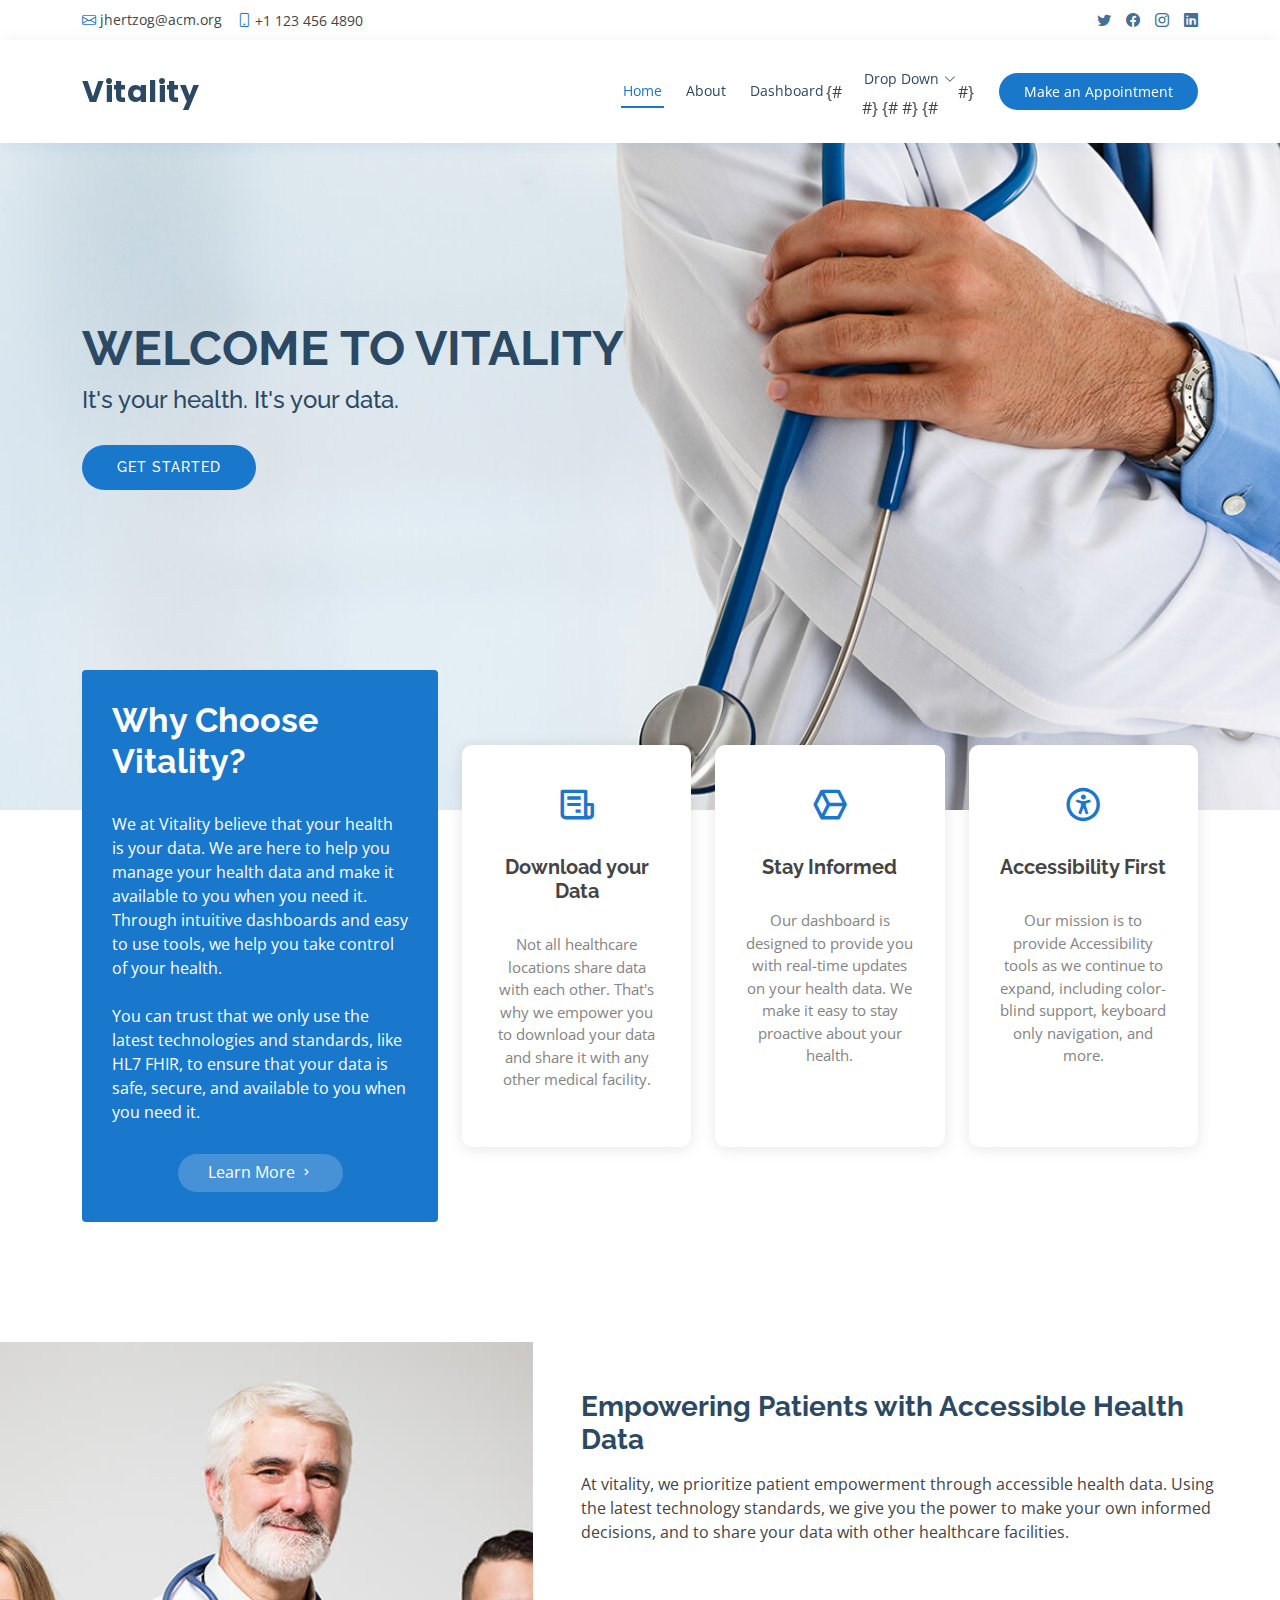
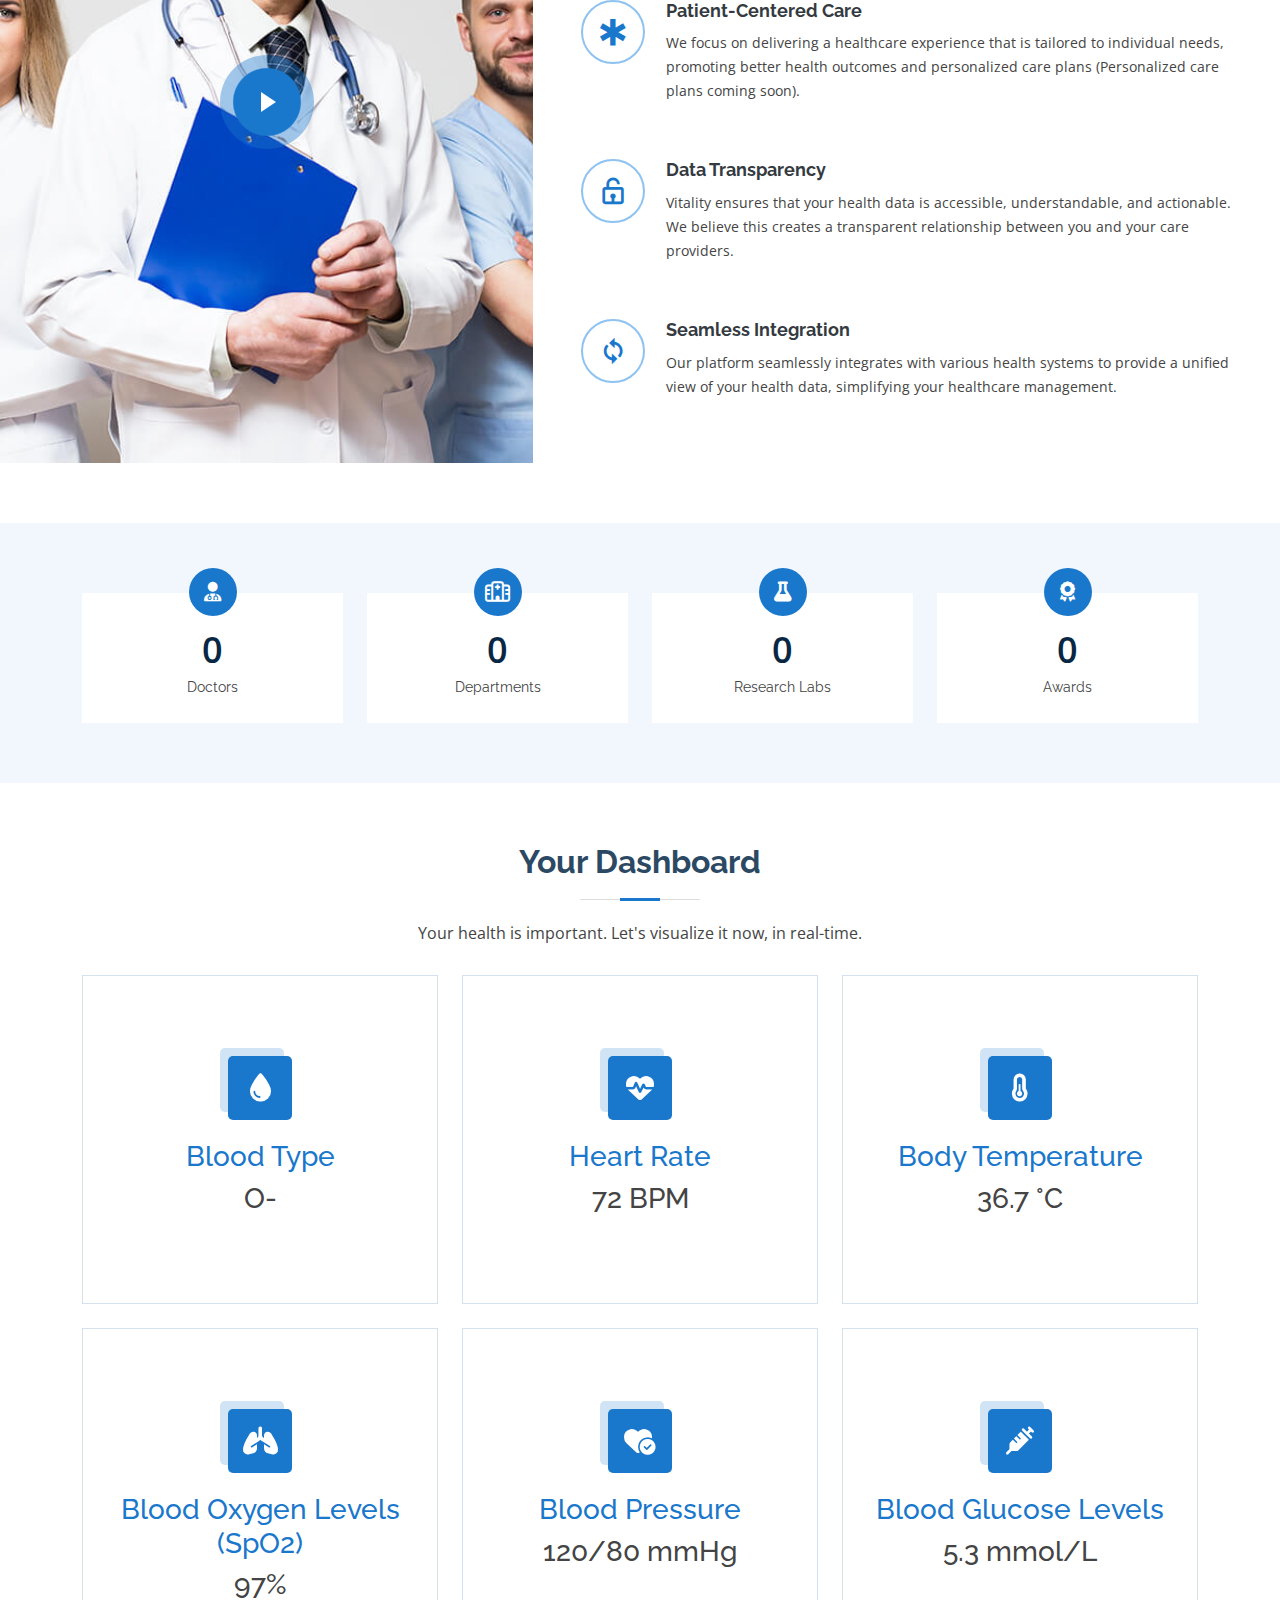
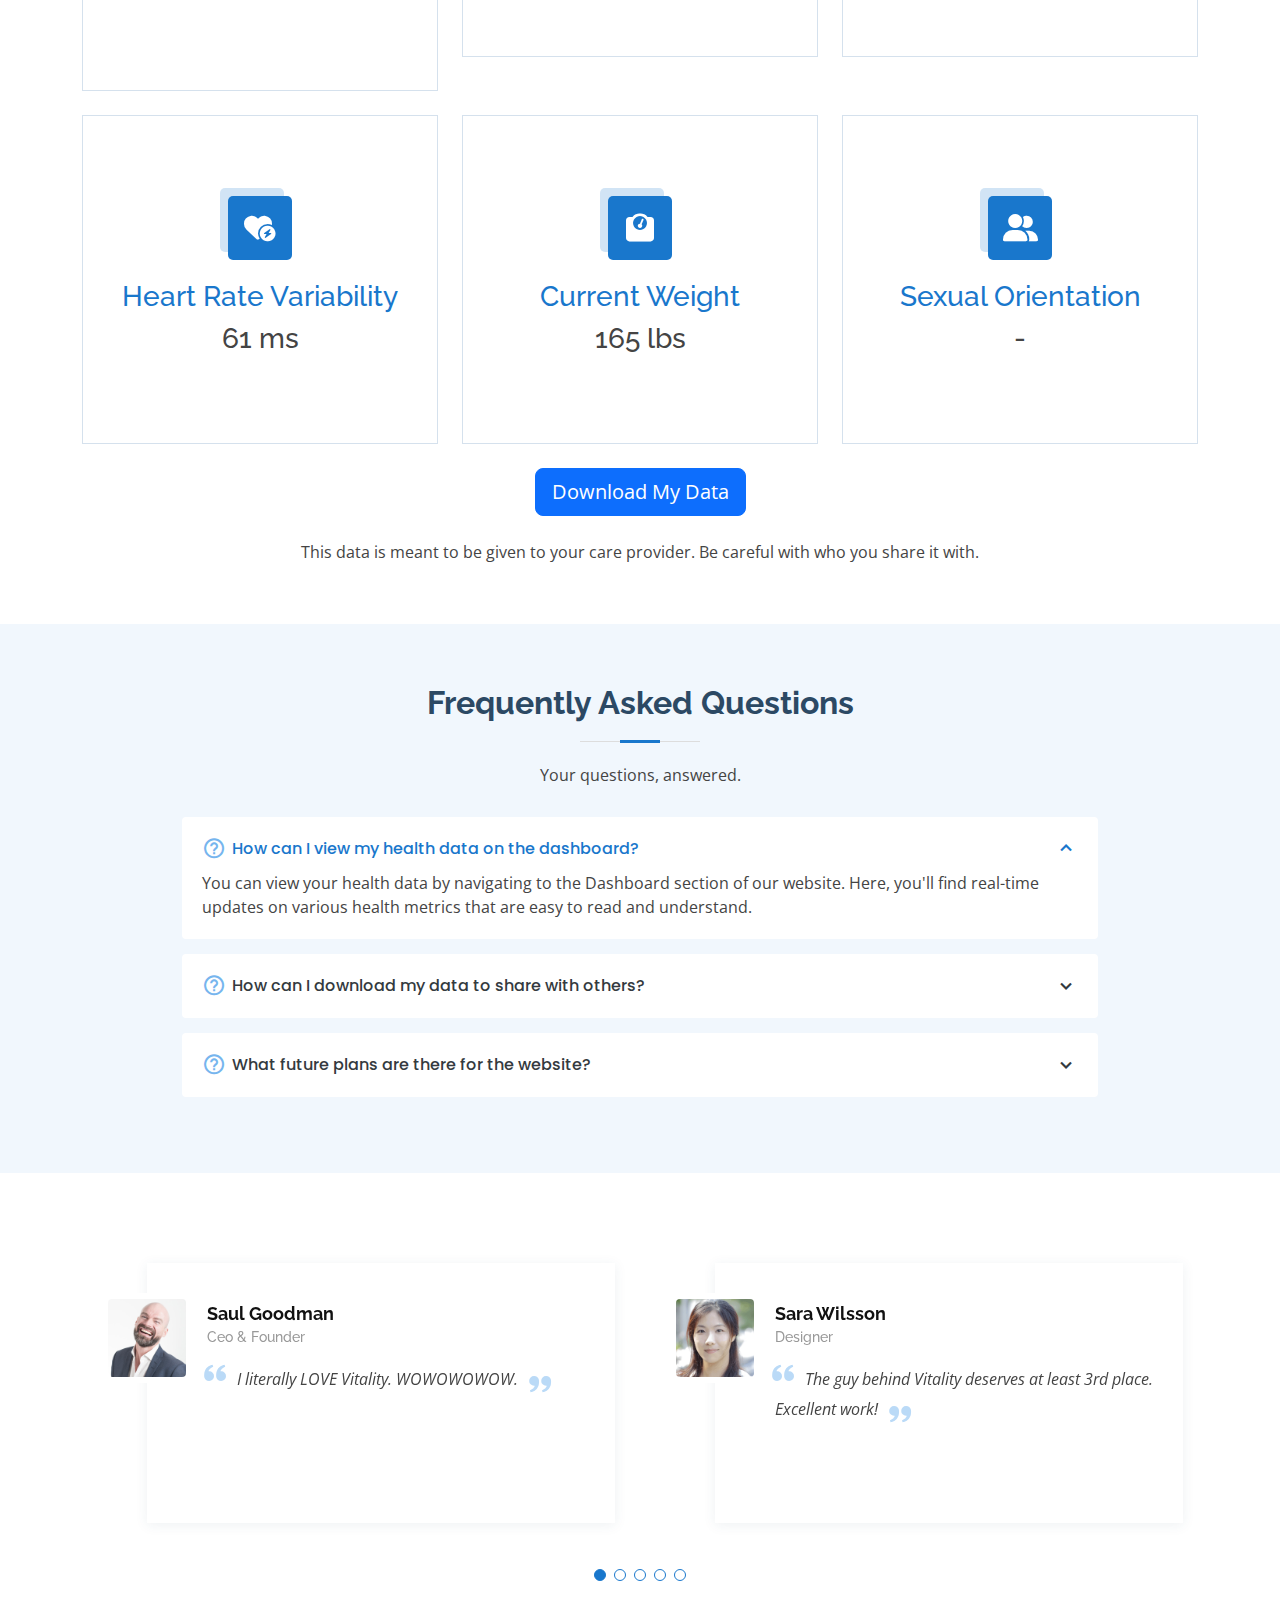
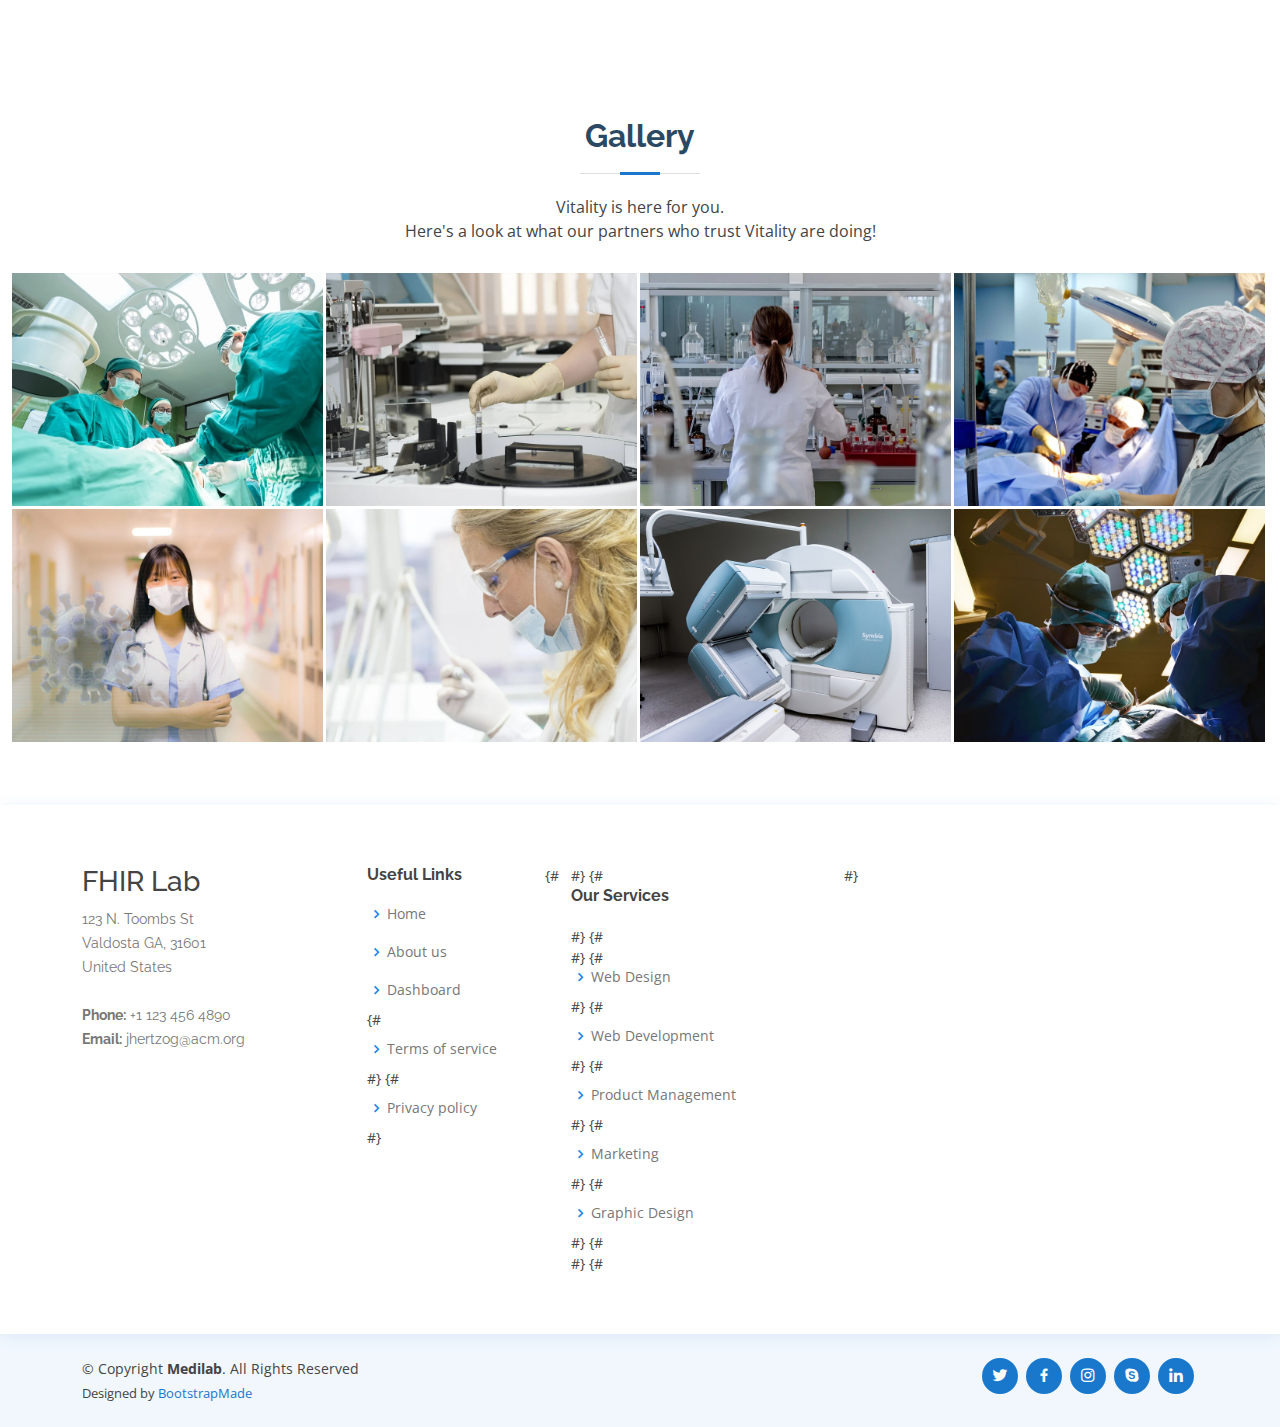
==== templates/index.html @ d6b15cdc "Minor change" ====
<!DOCTYPE html>
<html lang="en">

<head>
    <meta charset="utf-8">
    <meta content="width=device-width, initial-scale=1.0" name="viewport">

    <title>Vitality</title>
    <meta content="" name="description">
    <meta content="" name="keywords">

    <!-- Favicons -->
    <link href="/static/img/favicon.png" rel="icon">
    <link href="/static/img/apple-touch-icon.png" rel="apple-touch-icon">

    <!-- Google Fonts -->
    <link href="https://fonts.googleapis.com/css?family=Open+Sans:300,300i,400,400i,600,600i,700,700i|Raleway:300,300i,400,400i,500,500i,600,600i,700,700i|Poppins:300,300i,400,400i,500,500i,600,600i,700,700i"
          rel="stylesheet">

    <!-- Vendor CSS Files -->
    <link href="/static/vendor/fontawesome-free/css/all.min.css" rel="stylesheet">
    <link href="/static/vendor/animate.css/animate.min.css" rel="stylesheet">
    <link href="/static/vendor/bootstrap/css/bootstrap.min.css" rel="stylesheet">
    <link href="/static/vendor/bootstrap-icons/bootstrap-icons.css" rel="stylesheet">
    <link href="/static/vendor/boxicons/css/boxicons.min.css" rel="stylesheet">
    <link href="/static/vendor/glightbox/css/glightbox.min.css" rel="stylesheet">
    <link href="/static/vendor/remixicon/remixicon.css" rel="stylesheet">
    <link href="/static/vendor/swiper/swiper-bundle.min.css" rel="stylesheet">

    <!-- Template Main CSS File -->
    <link href="/static/css/style.css" rel="stylesheet">

    <!-- =======================================================
    * Template Name: medilab
    * Updated: Sep 18 2023 with Bootstrap v5.3.2
    * Template URL: https://bootstrapmade.com/medilab-free-medical-bootstrap-theme/
    * Author: BootstrapMade.com
    * License: https://bootstrapmade.com/license/
    ======================================================== -->
</head>

<body>

<!-- ======= Top Bar ======= -->
<div id="topbar" class="d-flex align-items-center fixed-top">
    <div class="container d-flex justify-content-between">
        <div class="contact-info d-flex align-items-center">
            <i class="bi bi-envelope"></i> <a href="mailto:jhertzog@acm.org">jhertzog@acm.org</a>
            <i class="bi bi-phone"></i> +1 123 456 4890
        </div>
        <div class="d-none d-lg-flex social-links align-items-center">
            <a href="#" class="twitter"><i class="bi bi-twitter"></i></a>
            <a href="#" class="facebook"><i class="bi bi-facebook"></i></a>
            <a href="#" class="instagram"><i class="bi bi-instagram"></i></a>
            <a href="#" class="linkedin"><i class="bi bi-linkedin"></i></a>
        </div>
    </div>
</div>

<!-- ======= Header ======= -->
<header id="header" class="fixed-top">
    <div class="container d-flex align-items-center">

        <h1 class="logo me-auto"><a href="index.html">Vitality</a></h1>
        <!-- Uncomment below if you prefer to use an image logo -->
        <!-- <a href="index.html" class="logo me-auto"><img src="assets/img/logo.png" alt="" class="img-fluid"></a>-->

        <nav id="navbar" class="navbar order-last order-lg-0">
            <ul>
                <li><a class="nav-link scrollto active" href="#hero">Home</a></li>
                <li><a class="nav-link scrollto" href="#about">About</a></li>
                <li><a class="nav-link scrollto" href="#dashboard">Dashboard</a></li>
                {#                <li class="dropdown"><a href="#"><span>Drop Down</span> <i class="bi bi-chevron-down"></i></a>#}
                {#                    <ul>#}
                {#                        <li><a href="#">Drop Down 1</a></li>#}
                {#                        <li class="dropdown"><a href="#"><span>Deep Drop Down</span> <i class="bi bi-chevron-right"></i></a>#}
                {#                            <ul>#}
                {#                                <li><a href="#">Deep Drop Down 1</a></li>#}
                {#                                <li><a href="#">Deep Drop Down 2</a></li>#}
                {#                                <li><a href="#">Deep Drop Down 3</a></li>#}
                {#                                <li><a href="#">Deep Drop Down 4</a></li>#}
                {#                                <li><a href="#">Deep Drop Down 5</a></li>#}
                {#                            </ul>#}
                {#                        </li>#}
                {#                        <li><a href="#">Drop Down 2</a></li>#}
                {#                        <li><a href="#">Drop Down 3</a></li>#}
                {#                        <li><a href="#">Drop Down 4</a></li>#}
                {#                    </ul>#}
                {#                </li>#}
            </ul>
            <i class="bi bi-list mobile-nav-toggle"></i>
        </nav><!-- .navbar -->

        <a href="#appointment" class="appointment-btn scrollto"><span class="d-none d-md-inline">Make an</span>
            Appointment</a>

    </div>
</header><!-- End Header -->

<!-- ======= Hero Section ======= -->
<section id="hero" class="d-flex align-items-center">
    <div class="container">
        <h1>Welcome to Vitality</h1>
        <h2>It's your health. It's your data.</h2>
        <a href="#about" class="btn-get-started scrollto">Get Started</a>
    </div>
</section><!-- End Hero -->

<main id="main">

    <!-- ======= Why Us Section ======= -->
    <section id="why-us" class="why-us">
        <div class="container">

            <div class="row">
                <div class="col-lg-4 d-flex align-items-stretch">
                    <div class="content">
                        <h3>Why Choose Vitality?</h3>
                        <p>
                            We at Vitality believe that your health is your data. We are here to help you manage your
                            health data and make it available to you when you need it. Through intuitive dashboards and
                            easy to use tools, we help you take control of your health.<br><br>
                            You can trust that we only use
                            the latest technologies and standards, like HL7 FHIR, to ensure that your data is safe,
                            secure, and available to you when you need it.
                        </p>
                        <div class="text-center">
                            <a href="#about" class="more-btn">Learn More <i class="bx bx-chevron-right"></i></a>
                        </div>
                    </div>
                </div>
                <div class="col-lg-8 d-flex align-items-stretch">
                    <div class="icon-boxes d-flex flex-column justify-content-center">
                        <div class="row">
                            <div class="col-xl-4 d-flex align-items-stretch">
                                <div class="icon-box mt-4 mt-xl-0">
                                    <i class="bx bx-receipt"></i>
                                    <h4>Download your Data</h4>
                                    <p>Not all healthcare locations share data with each other. That's why we empower
                                        you to download your data and share it with any other medical facility.</p>
                                </div>
                            </div>
                            <div class="col-xl-4 d-flex align-items-stretch">
                                <div class="icon-box mt-4 mt-xl-0">
                                    <i class="bx bx-cube-alt"></i>
                                    <h4>Stay Informed</h4>
                                    <p>Our dashboard is designed to provide you with real-time updates on your health
                                        data. We make it easy to stay proactive about your health.</p>
                                </div>
                            </div>
                            <div class="col-xl-4 d-flex align-items-stretch">
                                <div class="icon-box mt-4 mt-xl-0">
                                    <i class="bx bx-universal-access"></i>
                                    <h4>Accessibility First</h4>
                                    <p>Our mission is to provide Accessibility tools as we continue to expand, including
                                        color-blind support, keyboard only navigation, and more.</p>
                                </div>
                            </div>
                        </div>
                    </div><!-- End .content-->
                </div>
            </div>

        </div>
    </section><!-- End Why Us Section -->

    <!-- ======= About Section ======= -->
    <section id="about" class="about">
        <div class="container-fluid">

            <div class="row">
                <div class="col-xl-5 col-lg-6 video-box d-flex justify-content-center align-items-stretch position-relative">
                    <!-- This would probably be a nice doctorly video, but since I don't have that I'll put a rick roll instead -->
                    <a href="https://www.youtube.com/watch?v=E4WlUXrJgy4" class="glightbox play-btn mb-4"></a>
                </div>

                <div class="col-xl-7 col-lg-6 icon-boxes d-flex flex-column align-items-stretch justify-content-center py-5 px-lg-5">
                    <h3>Empowering Patients with Accessible Health Data</h3>
                    <p>At vitality, we prioritize patient empowerment through accessible health data. Using the latest
                        technology standards, we give you the power to make your own informed decisions, and to share
                        your data with other healthcare facilities.</p>

                    <div class="icon-box">
                        <div class="icon"><i class="bx bx-health"></i></div>
                        <h4 class="title"><a href="">Patient-Centered Care</a></h4>
                        <p class="description">We focus on delivering a healthcare experience that is tailored to
                            individual needs, promoting better health outcomes and personalized care plans (Personalized
                            care plans coming soon).</p>
                    </div>

                    <div class="icon-box">
                        <div class="icon"><i class="bx bx-lock-open"></i></div>
                        <h4 class="title"><a href="">Data Transparency</a></h4>
                        <p class="description">Vitality ensures that your health data is accessible, understandable, and
                            actionable. We believe this creates a transparent relationship between you and your care
                            providers.</p>
                    </div>

                    <div class="icon-box">
                        <div class="icon"><i class="bx bx-sync"></i></div>
                        <h4 class="title"><a href="">Seamless Integration</a></h4>
                        <p class="description">Our platform seamlessly integrates with various health systems to provide
                            a unified view of your health data, simplifying your healthcare management.</p>
                    </div>

                </div>
            </div>

        </div>
    </section><!-- End About Section -->

    <!-- ======= Counts Section ======= -->
    <section id="counts" class="counts">
        <div class="container">

            <div class="row">

                <div class="col-lg-3 col-md-6">
                    <div class="count-box">
                        <i class="fas fa-user-md"></i>
                        <span data-purecounter-start="0" data-purecounter-end="42672" data-purecounter-duration="1"
                              class="purecounter"></span>
                        <p>Doctors</p>
                    </div>
                </div>

                <div class="col-lg-3 col-md-6 mt-5 mt-md-0">
                    <div class="count-box">
                        <i class="far fa-hospital"></i>
                        <span data-purecounter-start="0" data-purecounter-end="421" data-purecounter-duration="1"
                              class="purecounter"></span>
                        <p>Departments</p>
                    </div>
                </div>

                <div class="col-lg-3 col-md-6 mt-5 mt-lg-0">
                    <div class="count-box">
                        <i class="fas fa-flask"></i>
                        <span data-purecounter-start="0" data-purecounter-end="68" data-purecounter-duration="1"
                              class="purecounter"></span>
                        <p>Research Labs</p>
                    </div>
                </div>

                <div class="col-lg-3 col-md-6 mt-5 mt-lg-0">
                    <div class="count-box">
                        <i class="fas fa-award"></i>
                        <span data-purecounter-start="0" data-purecounter-end="123" data-purecounter-duration="1"
                              class="purecounter"></span>
                        <p>Awards</p>
                    </div>
                </div>

            </div>

        </div>
    </section><!-- End Counts Section -->

    <!-- ======= Dashboard Section ======= -->
    <section id="dashboard" class="services">
        <div class="container">

            <div class="section-title">
                <h2>Your Dashboard</h2>
                <p>Your health is important. Let's visualize it now, in real-time.</p>
            </div>

            <div class="row">
                <div class="col-lg-4 col-md-6 align-items-stretch">
                    <div class="icon-box">
                        <div class="icon"><i class="fas fa-droplet"></i></div>
                        <h3><a href="">Blood Type</a></h3>
                        <h3 id="blood-type">TEST</h3>
                    </div>
                </div>

                <div class="col-lg-4 col-md-6 align-items-stretch">
                    <div class="icon-box">
                        <div class="icon"><i class="fas fa-heartbeat"></i></div>
                        <h3><a href="">Heart Rate</a></h3>
                        <h3 id="heart-rate">-</h3>
                    </div>
                </div>

                <div class="col-lg-4 col-md-6 align-items-stretch">
                    <div class="icon-box">
                        <div class="icon"><i class="fas fa-thermometer-half"></i></div>
                        <h3><a href="">Body Temperature</a></h3>
                        <h3 h3 id="body-temp">-</h3>
                    </div>
                </div>
            </div>
            <br>
            <div class="row">
                <div class="col-lg-4 col-md-6 align-items-stretch">
                    <div class="icon-box">
                        <div class="icon"><i class="fas fa-lungs"></i></div>
                        <h3><a href="">Blood Oxygen Levels (SpO2)</a></h3>
                        <h3 id="spo2">-</h3>
                    </div>
                </div>

                <div class="col-lg-4 col-md-6 align-items-stretch">
                    <div class="icon-box">
                        <div class="icon"><i class="fas fa-heart-circle-check"></i></div>
                        <h3><a href="">Blood Pressure</a></h3>
                        <h3 id="bp">-</h3>
                    </div>
                </div>

                <div class="col-lg-4 col-md-6 align-items-stretch">
                    <div class="icon-box">
                        <div class="icon"><i class="fas fa-syringe"></i></div>
                        <h3><a href="">Blood Glucose Levels</a></h3>
                        <h3 id="bgl">-</h3>
                    </div>
                </div>
            </div>
            <br>
            <div class="row">
                <div class="col-lg-4 col-md-6 align-items-stretch">
                    <div class="icon-box">
                        <div class="icon"><i class="fas fa-heart-circle-bolt"></i></div>
                        <h3><a href="">Heart Rate Variability</a></h3>
                        <h3 id="hrv">-</h3>
                    </div>
                </div>
                <div class="col-lg-4 col-md-6 align-items-stretch">
                    <div class="icon-box">
                        <div class="icon"><i class="fas fa-weight"></i></div>
                        <h3><a href="">Current Weight</a></h3>
                        <h3 id="weight">-</h3>
                    </div>
                </div>
                <div class="col-lg-4 col-md-6 align-items-stretch">
                    <div class="icon-box">
                        <div class="icon"><i class="fas fa-user-friends"></i></div>
                        <h3><a href="">Sexual Orientation</a></h3>
                        <h3 id="sexual-orientation">-</h3>
                    </div>
                </div>
            </div>

        </div>
        <br>
        <div class="text-center">
            <button onclick="downloadData()" class="btn btn-primary btn-lg">Download My Data</button>
            <br><br>
            This data is meant to be given to your care provider. Be careful with who you share it with.
        </div>
        <script>
            // I could have made a separate js file in hindsight, but I'm in too deep.
            function getSexualOrientation(patientId) {
                const url = `/Observation/${patientId}`;

                fetch(url)
                    .then(response => response.json())
                    .then(data => {
                        if (data && data.entry) {
                            const sexualOrientationObservation = data.entry.find(entry =>
                                entry.resource.code.coding.some(coding => coding.code === "76690-7")
                            );

                            if (sexualOrientationObservation) {
                                const sexualOrientation = sexualOrientationObservation.resource.valueCodeableConcept.text;
                                document.getElementById('sexual-orientation').textContent = sexualOrientation;
                            }
                        }
                    })
                    .catch(error => {
                        console.error('Error fetching sexual orientation:', error);
                    });
            }


            function populateDashboardFakeData() {
                // In a perfect world, all of this would be taken from a db or wearable.
                // However, I don't have enough time to implement all of these.
                // I'm hoping that the GET request I did use is proof of concept, though.
                document.getElementById('blood-type').textContent = 'O-';
                document.getElementById('heart-rate').textContent = '72 BPM';
                document.getElementById('body-temp').textContent = "36.7 °C";
                document.getElementById('spo2').textContent = '97%';
                document.getElementById('bp').textContent = '120/80 mmHg';
                document.getElementById('bgl').textContent = '5.3 mmol/L';
                document.getElementById('weight').textContent = '165 lbs';
                document.getElementById('hrv').textContent = '61 ms';
            }

            function downloadData() {
                const data = {
                    bloodType: "A+",
                    heartRate: "72 BPM",
                    bodyTemperature: "36.6°C",
                    currentWeight: "70 lbs",
                    bloodOxygenLevels: "98%",
                    bloodPressure: "120/80 mmHg",
                    bloodGlucoseLevels: "5.5 mmol/L",
                    heartRateVariability: "50 ms",
                    sexualOrientation: document.getElementById('sexual-orientation').textContent
                };

                const jsonString = JSON.stringify(data, null, 2);
                const blob = new Blob([jsonString], {type: "application/json"});
                const a = document.createElement('a');
                a.download = 'my-health-data.json';
                a.href = URL.createObjectURL(blob);
                document.body.appendChild(a);
                a.click();
                document.body.removeChild(a);
            }

            getSexualOrientation(392648);
            populateDashboardFakeData();
        </script>
    </section><!-- End Dashboard Section -->

    <!-- ======= Frequently Asked Questions Section ======= -->
    <section id="faq" class="faq section-bg">
        <div class="container">

            <div class="section-title">
                <h2>Frequently Asked Questions</h2>
                <p>Your questions, answered.</p>
            </div>

            <div class="faq-list">
                <ul>
                    <li data-aos="fade-up">
                        <i class="bx bx-help-circle icon-help"></i> <a data-bs-toggle="collapse" class="collapse"
                                                                       data-bs-target="#faq1">How can I view my health
                        data on the dashboard?<i class="bx bx-chevron-down icon-show"></i><i
                                class="bx bx-chevron-up icon-close"></i></a>
                        <div id="faq1" class="collapse show" data-bs-parent=".faq-list">
                            <p>
                                You can view your health data by navigating to the Dashboard section of our website.
                                Here, you'll find real-time updates on various health metrics that are easy to read and
                                understand.
                            </p>
                        </div>
                    </li>

                    <li data-aos="fade-up" data-aos-delay="100">
                        <i class="bx bx-help-circle icon-help"></i> <a data-bs-toggle="collapse" data-bs-target="#faq2"
                                                                       class="collapsed">How can I download my data to
                        share with others?<i class="bx bx-chevron-down icon-show"></i><i
                                class="bx bx-chevron-up icon-close"></i></a>
                        <div id="faq2" class="collapse" data-bs-parent=".faq-list">
                            <p>
                                You can download your health data in a user-friendly format directly from the Dashboard.
                                This allows you to easily share it with healthcare providers or family members.
                            </p>
                        </div>
                    </li>

                    <li data-aos="fade-up" data-aos-delay="200">
                        <i class="bx bx-help-circle icon-help"></i> <a data-bs-toggle="collapse" data-bs-target="#faq3"
                                                                       class="collapsed">What future plans are there for
                        the website?<i class="bx bx-chevron-down icon-show"></i><i
                                class="bx bx-chevron-up icon-close"></i></a>
                        <div id="faq3" class="collapse" data-bs-parent=".faq-list">
                            <p>
                                We're constantly working to improve our platform. Upcoming features include enhanced
                                accessibility tools for all users, advanced security features to protect your data, and
                                the addition of more health elements to the dashboard for a comprehensive health
                                overview.
                            </p>
                        </div>
                    </li>
                </ul>
            </div>

        </div>
    </section><!-- End Frequently Asked Questions Section -->

    <!-- ======= Testimonials Section ======= -->
    <section id="testimonials" class="testimonials">
        <div class="container">

            <div class="testimonials-slider swiper" data-aos="fade-up" data-aos-delay="100">
                <div class="swiper-wrapper">

                    <div class="swiper-slide">
                        <div class="testimonial-wrap">
                            <div class="testimonial-item">
                                <img src="/static/img/testimonials/testimonials-1.jpg" class="testimonial-img" alt="">
                                <h3>Saul Goodman</h3>
                                <h4>Ceo &amp; Founder</h4>
                                <p>
                                    <i class="bx bxs-quote-alt-left quote-icon-left"></i>
                                    I literally LOVE Vitality. WOWOWOWOW.
                                    <i class="bx bxs-quote-alt-right quote-icon-right"></i>
                                </p>
                            </div>
                        </div>
                    </div><!-- End testimonial item -->

                    <div class="swiper-slide">
                        <div class="testimonial-wrap">
                            <div class="testimonial-item">
                                <img src="/static/img/testimonials/testimonials-2.jpg" class="testimonial-img" alt="">
                                <h3>Sara Wilsson</h3>
                                <h4>Designer</h4>
                                <p>
                                    <i class="bx bxs-quote-alt-left quote-icon-left"></i>
                                    The guy behind Vitality deserves at least 3rd place. Excellent work!
                                    <i class="bx bxs-quote-alt-right quote-icon-right"></i>
                                </p>
                            </div>
                        </div>
                    </div><!-- End testimonial item -->

                    <div class="swiper-slide">
                        <div class="testimonial-wrap">
                            <div class="testimonial-item">
                                <img src="/static/img/testimonials/testimonials-3.jpg" class="testimonial-img" alt="">
                                <h3>Jena Karlis</h3>
                                <h4>Store Owner</h4>
                                <p>
                                    <i class="bx bxs-quote-alt-left quote-icon-left"></i>
                                    I used to hate having to deal with my health data. Now, I love it! Thanks Vitality!
                                    <i class="bx bxs-quote-alt-right quote-icon-right"></i>
                                </p>
                            </div>
                        </div>
                    </div><!-- End testimonial item -->

                    <div class="swiper-slide">
                        <div class="testimonial-wrap">
                            <div class="testimonial-item">
                                <img src="/static/img/testimonials/testimonials-4.jpg" class="testimonial-img" alt="">
                                <h3>Matt Brandon</h3>
                                <h4>Freelancer</h4>
                                <p>
                                    <i class="bx bxs-quote-alt-left quote-icon-left"></i>
                                    My favorite part about Vitality is the dashboard. It's so easy to use and
                                    I feel like I'm in control of my health. No more calling my provider to ask for
                                    what should be mine to begin with!
                                    <i class="bx bxs-quote-alt-right quote-icon-right"></i>
                                </p>
                            </div>
                        </div>
                    </div><!-- End testimonial item -->

                    <div class="swiper-slide">
                        <div class="testimonial-wrap">
                            <div class="testimonial-item">
                                <img src="/static/img/testimonials/testimonials-5.jpg" class="testimonial-img" alt="">
                                <h3>John Larson</h3>
                                <h4>Entrepreneur</h4>
                                <p>
                                    <i class="bx bxs-quote-alt-left quote-icon-left"></i>
                                    Why didn't I think of this?!
                                    <i class="bx bxs-quote-alt-right quote-icon-right"></i>
                                </p>
                            </div>
                        </div>
                    </div><!-- End testimonial item -->

                </div>
                <div class="swiper-pagination"></div>
            </div>

        </div>
    </section><!-- End Testimonials Section -->

    <!-- ======= Gallery Section ======= -->
    <section id="gallery" class="gallery">
        <div class="container">

            <div class="section-title">
                <h2>Gallery</h2>
                <p>Vitality is here for you.</p>
                <p>Here's a look at what our partners who trust Vitality are doing!</p>
            </div>
        </div>

        <div class="container-fluid">
            <div class="row g-0">

                <div class="col-lg-3 col-md-4">
                    <div class="gallery-item">
                        <a href="/static/img/gallery/gallery-1.jpg" class="galelry-lightbox">
                            <img src="/static/img/gallery/gallery-1.jpg" alt="" class="img-fluid">
                        </a>
                    </div>
                </div>

                <div class="col-lg-3 col-md-4">
                    <div class="gallery-item">
                        <a href="/static/img/gallery/gallery-2.jpg" class="galelry-lightbox">
                            <img src="/static/img/gallery/gallery-2.jpg" alt="" class="img-fluid">
                        </a>
                    </div>
                </div>

                <div class="col-lg-3 col-md-4">
                    <div class="gallery-item">
                        <a href="/static/img/gallery/gallery-3.jpg" class="galelry-lightbox">
                            <img src="/static/img/gallery/gallery-3.jpg" alt="" class="img-fluid">
                        </a>
                    </div>
                </div>

                <div class="col-lg-3 col-md-4">
                    <div class="gallery-item">
                        <a href="/static/img/gallery/gallery-4.jpg" class="galelry-lightbox">
                            <img src="/static/img/gallery/gallery-4.jpg" alt="" class="img-fluid">
                        </a>
                    </div>
                </div>

                <div class="col-lg-3 col-md-4">
                    <div class="gallery-item">
                        <a href="/static/img/gallery/gallery-5.jpg" class="galelry-lightbox">
                            <img src="/static/img/gallery/gallery-5.jpg" alt="" class="img-fluid">
                        </a>
                    </div>
                </div>

                <div class="col-lg-3 col-md-4">
                    <div class="gallery-item">
                        <a href="/static/img/gallery/gallery-6.jpg" class="galelry-lightbox">
                            <img src="/static/img/gallery/gallery-6.jpg" alt="" class="img-fluid">
                        </a>
                    </div>
                </div>

                <div class="col-lg-3 col-md-4">
                    <div class="gallery-item">
                        <a href="/static/img/gallery/gallery-7.jpg" class="galelry-lightbox">
                            <img src="/static/img/gallery/gallery-7.jpg" alt="" class="img-fluid">
                        </a>
                    </div>
                </div>

                <div class="col-lg-3 col-md-4">
                    <div class="gallery-item">
                        <a href="/static/img/gallery/gallery-8.jpg" class="galelry-lightbox">
                            <img src="/static/img/gallery/gallery-8.jpg" alt="" class="img-fluid">
                        </a>
                    </div>
                </div>

            </div>

        </div>
    </section><!-- End Gallery Section -->

</main><!-- End #main -->

<!-- ======= Footer ======= -->
<footer id="footer">

    <div class="footer-top">
        <div class="container">
            <div class="row">

                <div class="col-lg-3 col-md-6 footer-contact">
                    <h3>FHIR Lab</h3>
                    <p>
                        123 N. Toombs St <br>
                        Valdosta GA, 31601<br>
                        United States <br><br>
                        <strong>Phone:</strong> +1 123 456 4890<br>
                        <strong>Email:</strong> jhertzog@acm.org<br>
                    </p>
                </div>

                <div class="col-lg-2 col-md-6 footer-links">
                    <h4>Useful Links</h4>
                    <ul>
                        <li><i class="bx bx-chevron-right"></i> <a href="#">Home</a></li>
                        <li><i class="bx bx-chevron-right"></i> <a href="#">About us</a></li>
                        <li><i class="bx bx-chevron-right"></i> <a href="#">Dashboard</a></li>
                        {#                        <li><i class="bx bx-chevron-right"></i> <a href="#">Terms of service</a></li>#}
                        {#                        <li><i class="bx bx-chevron-right"></i> <a href="#">Privacy policy</a></li>#}
                    </ul>
                </div>

                {#                <div class="col-lg-3 col-md-6 footer-links">#}
                {#                    <h4>Our Services</h4>#}
                {#                    <ul>#}
                {#                        <li><i class="bx bx-chevron-right"></i> <a href="#">Web Design</a></li>#}
                {#                        <li><i class="bx bx-chevron-right"></i> <a href="#">Web Development</a></li>#}
                {#                        <li><i class="bx bx-chevron-right"></i> <a href="#">Product Management</a></li>#}
                {#                        <li><i class="bx bx-chevron-right"></i> <a href="#">Marketing</a></li>#}
                {#                        <li><i class="bx bx-chevron-right"></i> <a href="#">Graphic Design</a></li>#}
                {#                    </ul>#}
                {#                </div>#}

            </div>
        </div>
    </div>

    <div class="container d-md-flex py-4">

        <div class="me-md-auto text-center text-md-start">
            <div class="copyright">
                &copy; Copyright <strong><span>Medilab</span></strong>. All Rights Reserved
            </div>
            <div class="credits">
                <!-- All the links in the footer should remain intact. -->
                <!-- You can delete the links only if you purchased the pro version. -->
                <!-- Licensing information: https://bootstrapmade.com/license/ -->
                <!-- Purchase the pro version with working PHP/AJAX contact form: https://bootstrapmade.com/medilab-free-medical-bootstrap-theme/ -->
                Designed by <a href="https://bootstrapmade.com/">BootstrapMade</a>
            </div>
        </div>
        <div class="social-links text-center text-md-right pt-3 pt-md-0">
            <a href="#" class="twitter"><i class="bx bxl-twitter"></i></a>
            <a href="#" class="facebook"><i class="bx bxl-facebook"></i></a>
            <a href="#" class="instagram"><i class="bx bxl-instagram"></i></a>
            <a href="#" class="google-plus"><i class="bx bxl-skype"></i></a>
            <a href="#" class="linkedin"><i class="bx bxl-linkedin"></i></a>
        </div>
    </div>
</footer><!-- End Footer -->

<div id="preloader"></div>
<a href="#" class="back-to-top d-flex align-items-center justify-content-center"><i
        class="bi bi-arrow-up-short"></i></a>

<!-- Vendor JS Files -->
<script src="/static/vendor/purecounter/purecounter_vanilla.js"></script>
<script src="/static/vendor/bootstrap/js/bootstrap.bundle.min.js"></script>
<script src="/static/vendor/glightbox/js/glightbox.min.js"></script>
<script src="/static/vendor/swiper/swiper-bundle.min.js"></script>
<script src="/static/vendor/php-email-form/validate.js"></script>

<!-- Template Main JS File -->
<script src="/static/js/main.js"></script>

</body>

</html>
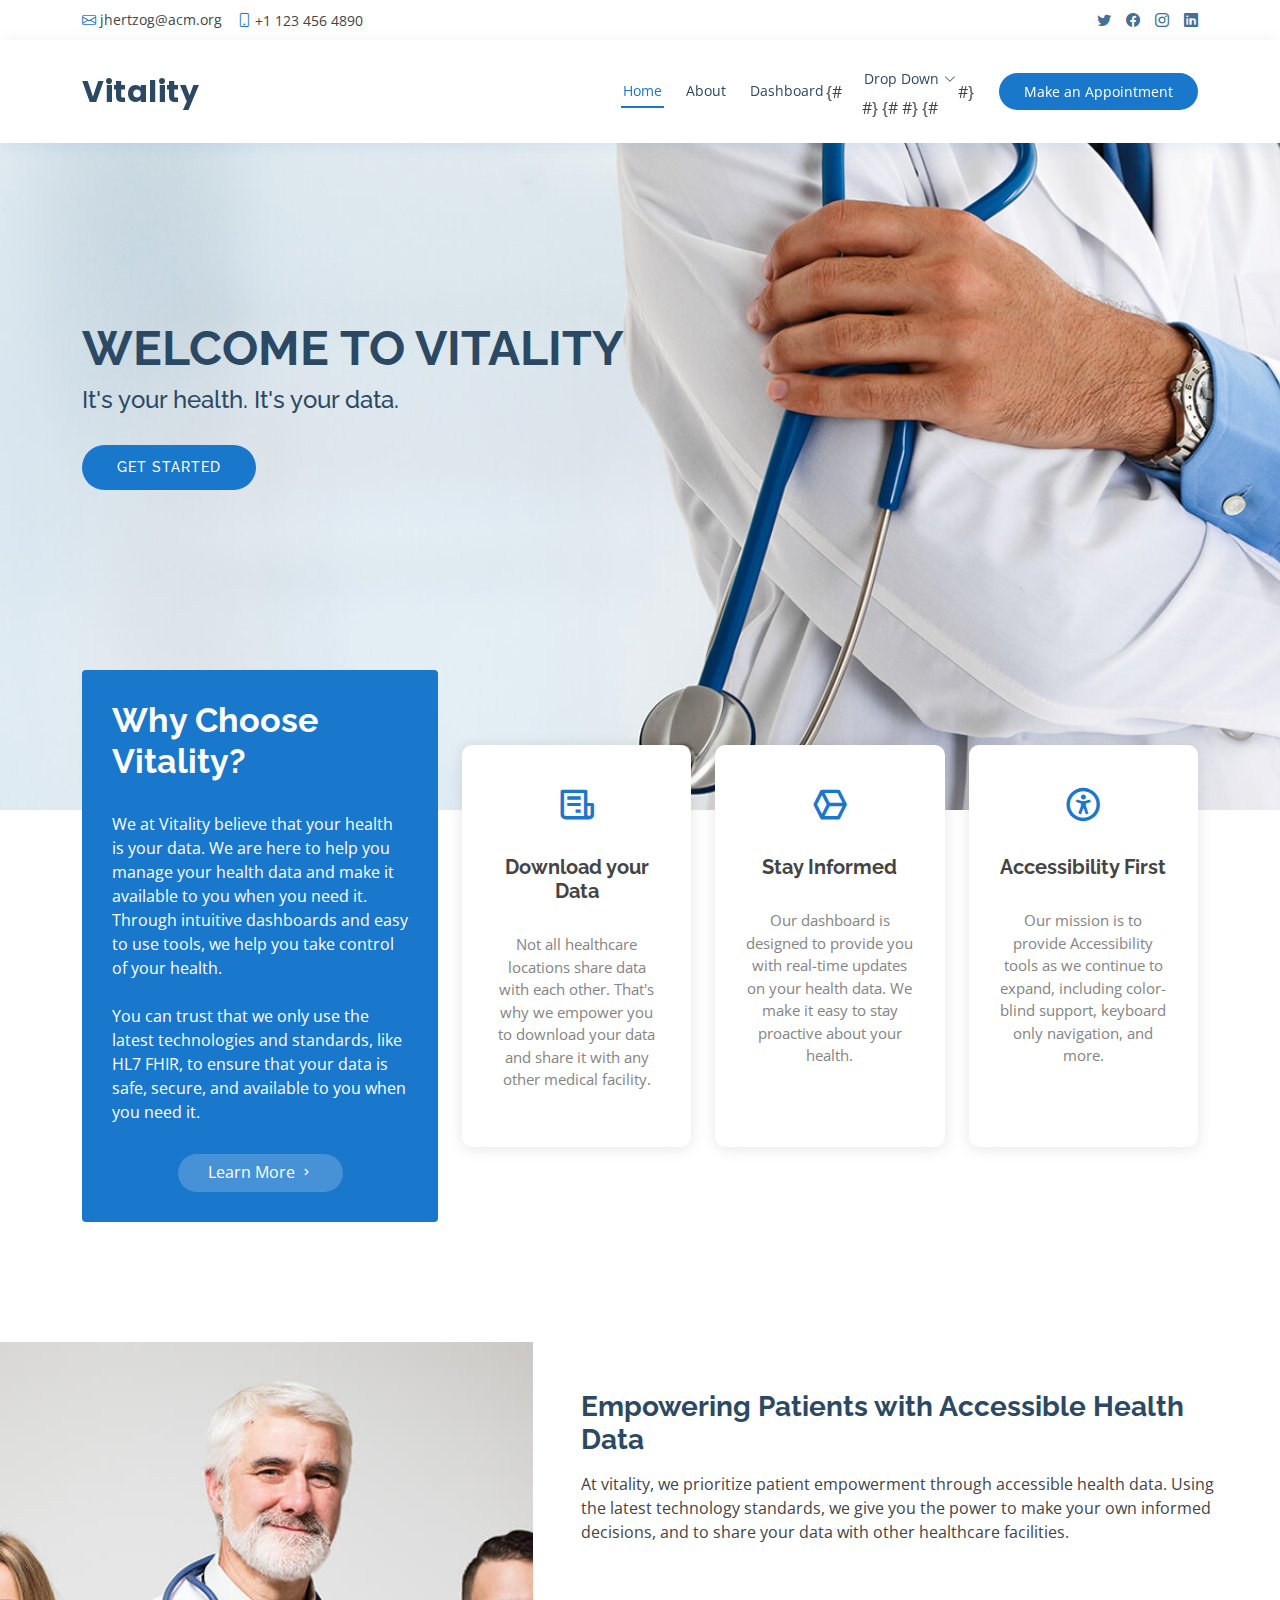
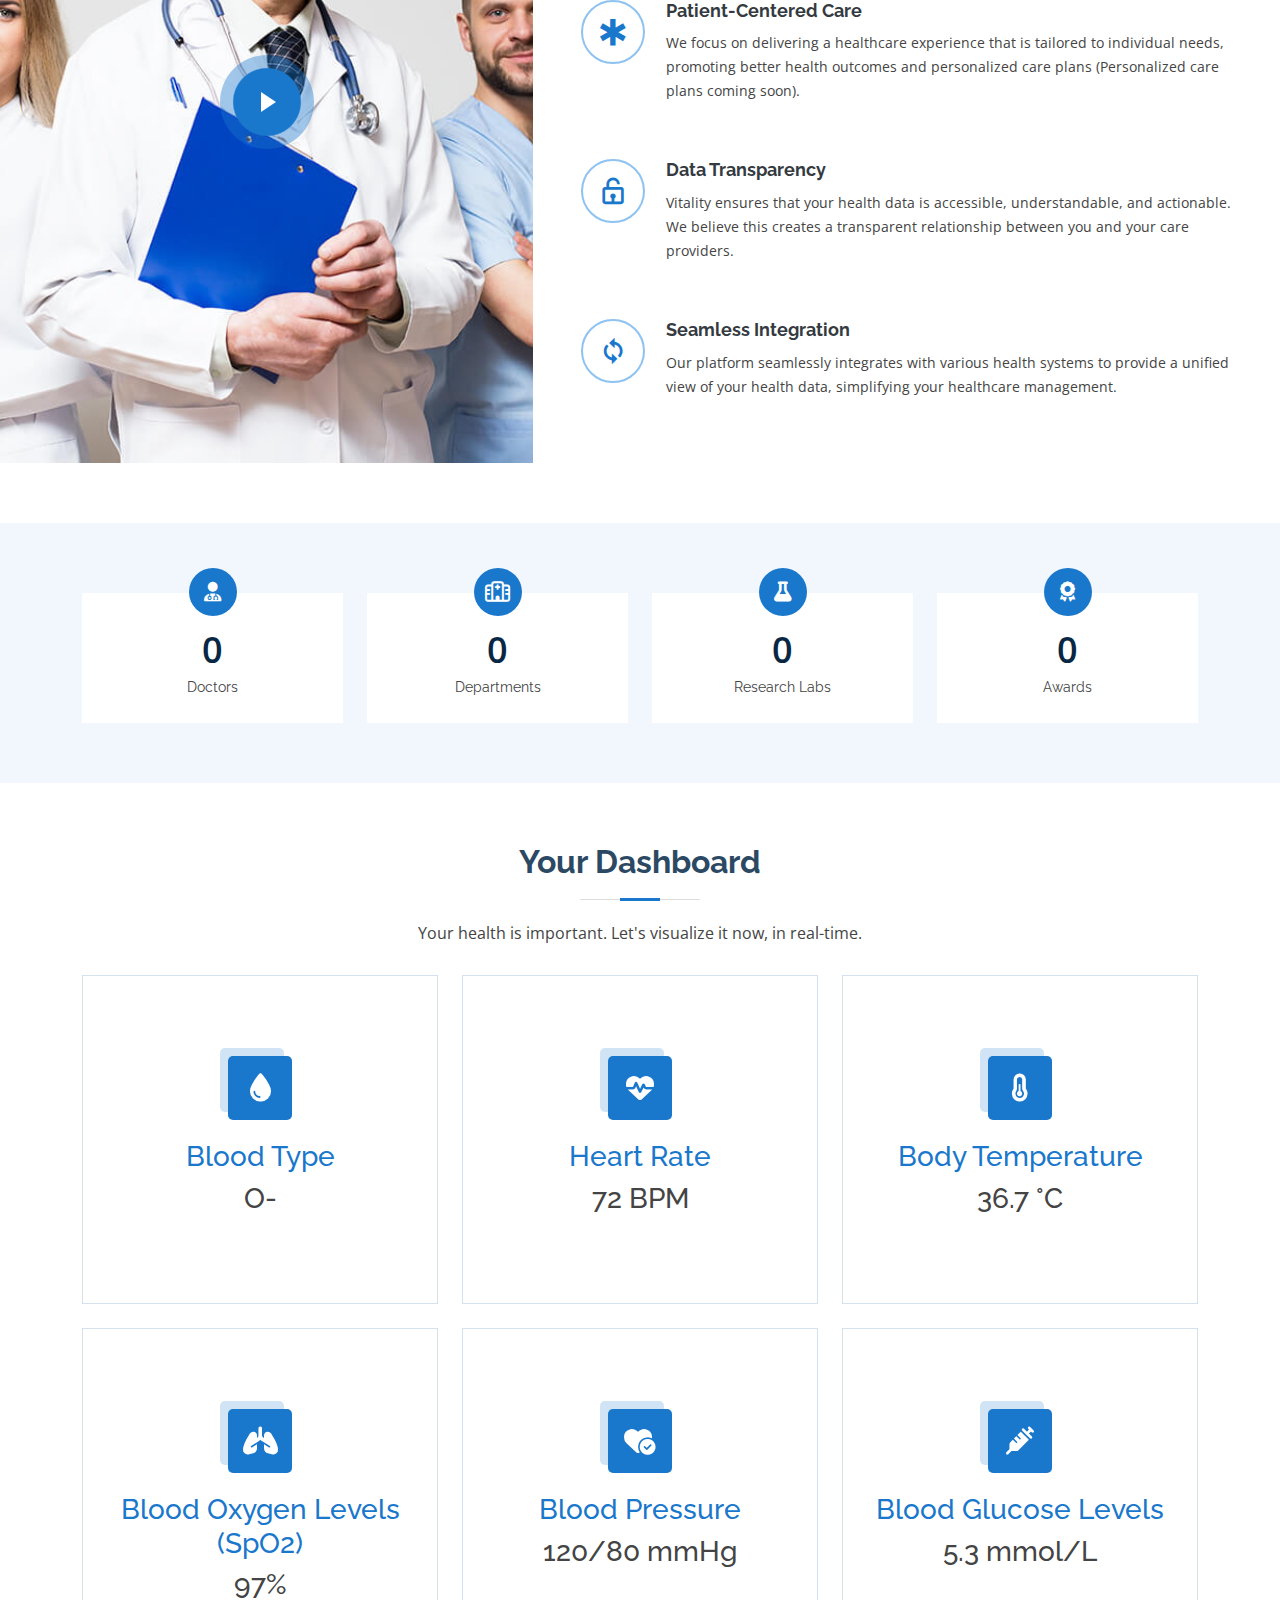
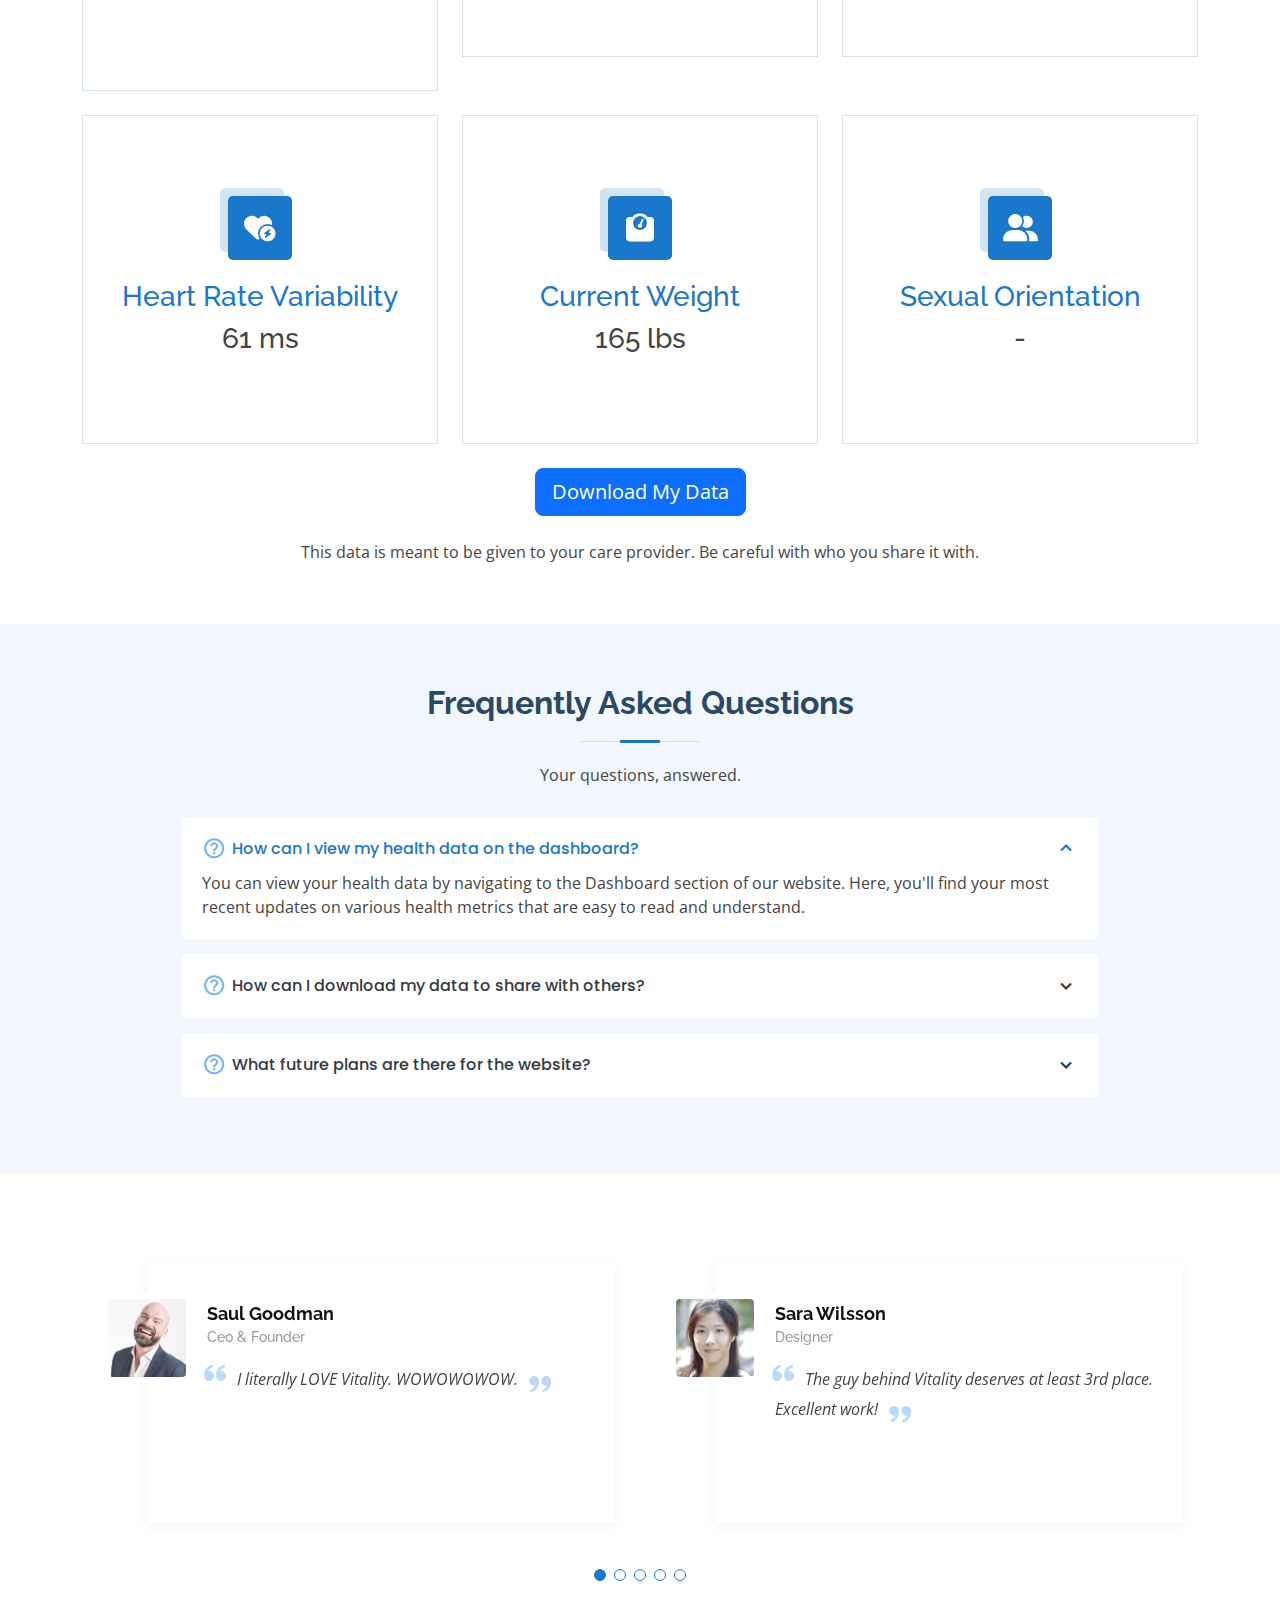
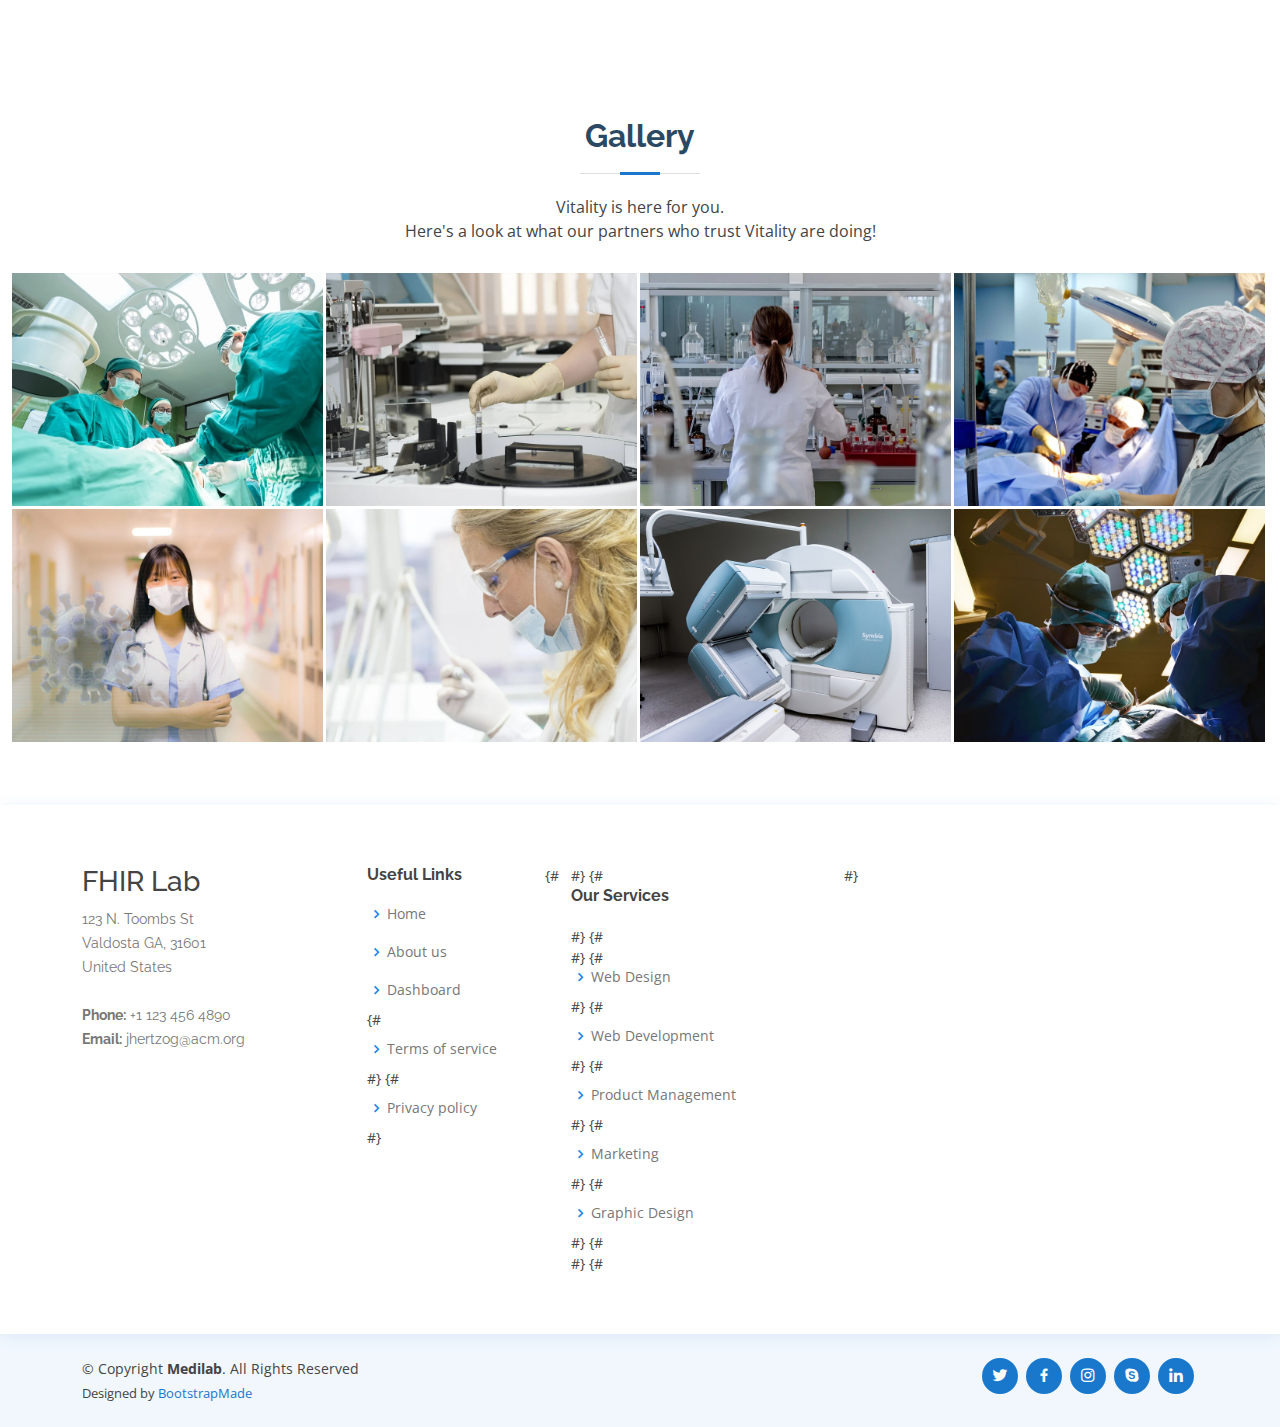
==== commit dfd128ce: "Minor change" ====
--- a/templates/index.html
+++ b/templates/index.html
@@ -434,8 +434,8 @@
                         <div id="faq1" class="collapse show" data-bs-parent=".faq-list">
                             <p>
                                 You can view your health data by navigating to the Dashboard section of our website.
-                                Here, you'll find real-time updates on various health metrics that are easy to read and
-                                understand.
+                                Here, you'll find your most recent updates on various health metrics that are easy to
+                                read and understand.
                             </p>
                         </div>
                     </li>
@@ -448,7 +448,9 @@
                         <div id="faq2" class="collapse" data-bs-parent=".faq-list">
                             <p>
                                 You can download your health data in a user-friendly format directly from the Dashboard.
-                                This allows you to easily share it with healthcare providers or family members.
+                                This allows you to easily share it with healthcare providers or family members. For now,
+                                it only supports a format that another healthcare provider can use. In the future, you
+                                will be able to print it out in PDF format!
                             </p>
                         </div>
                     </li>
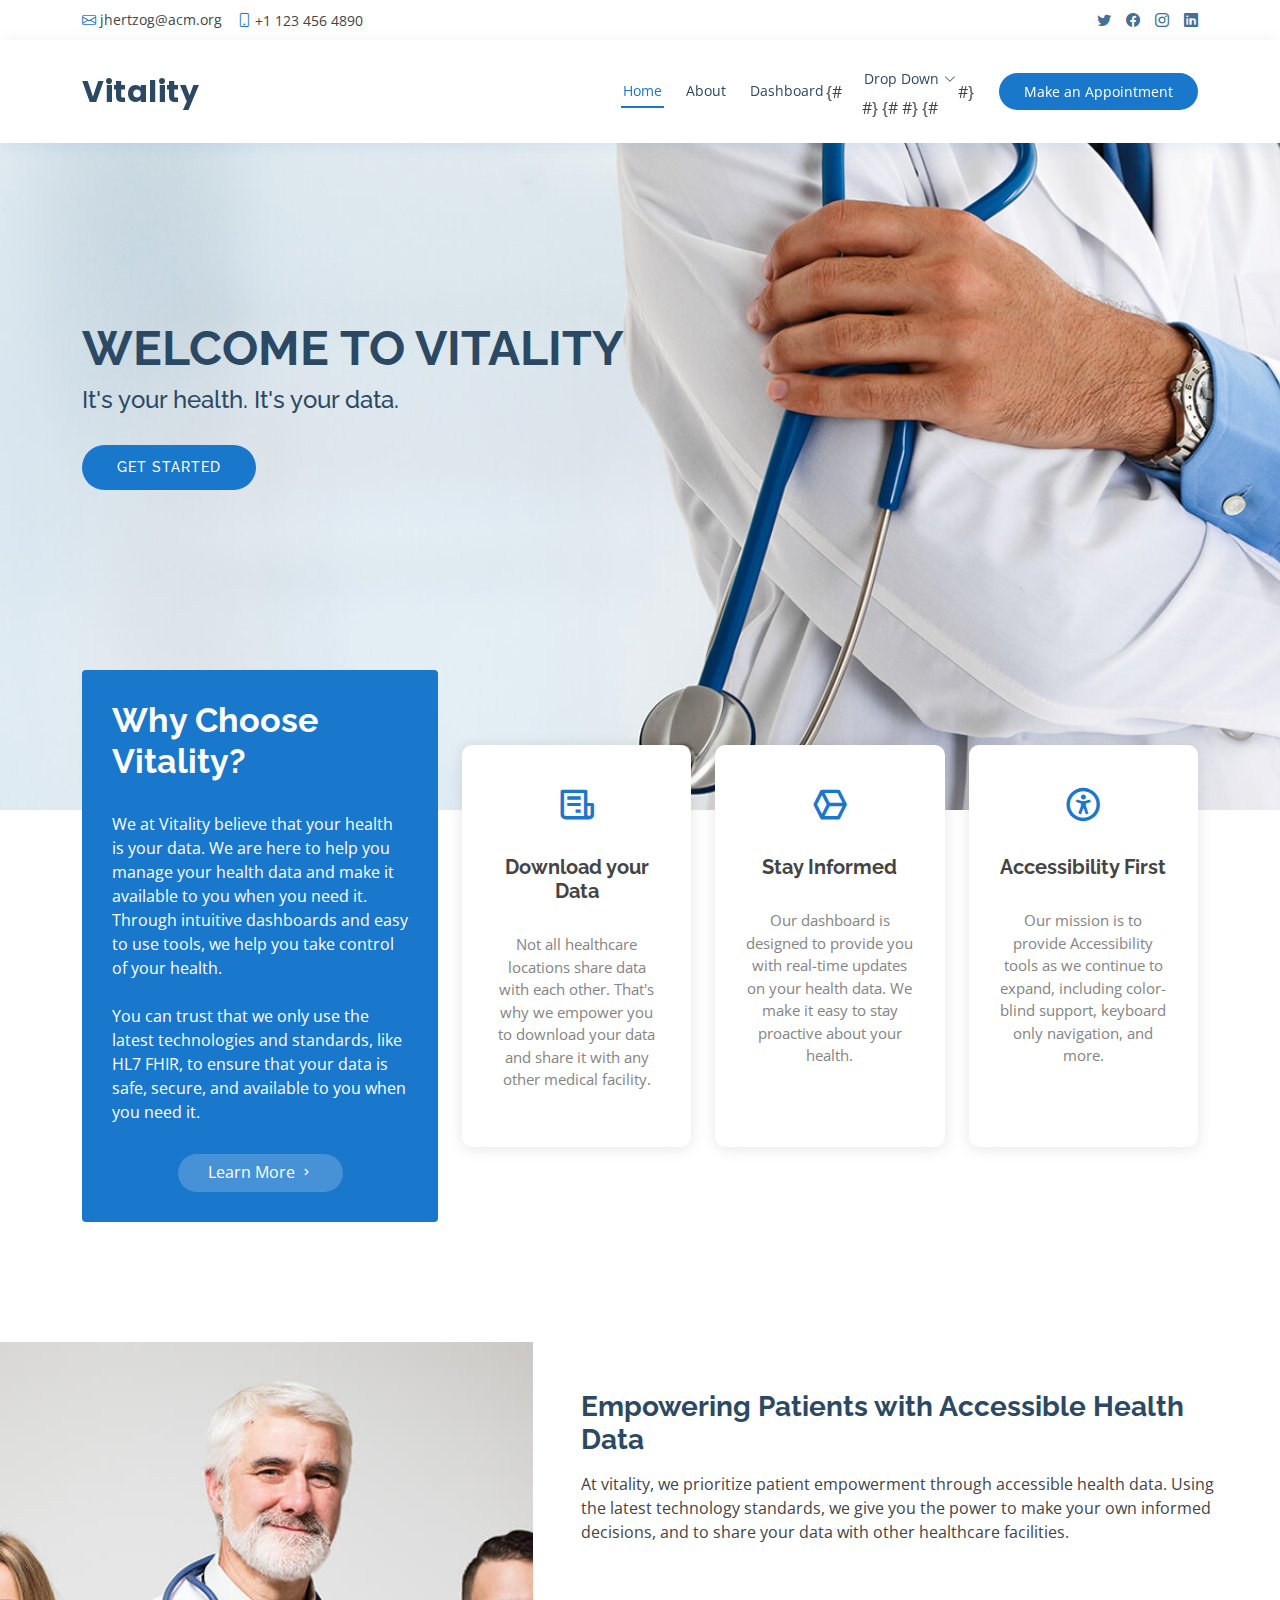
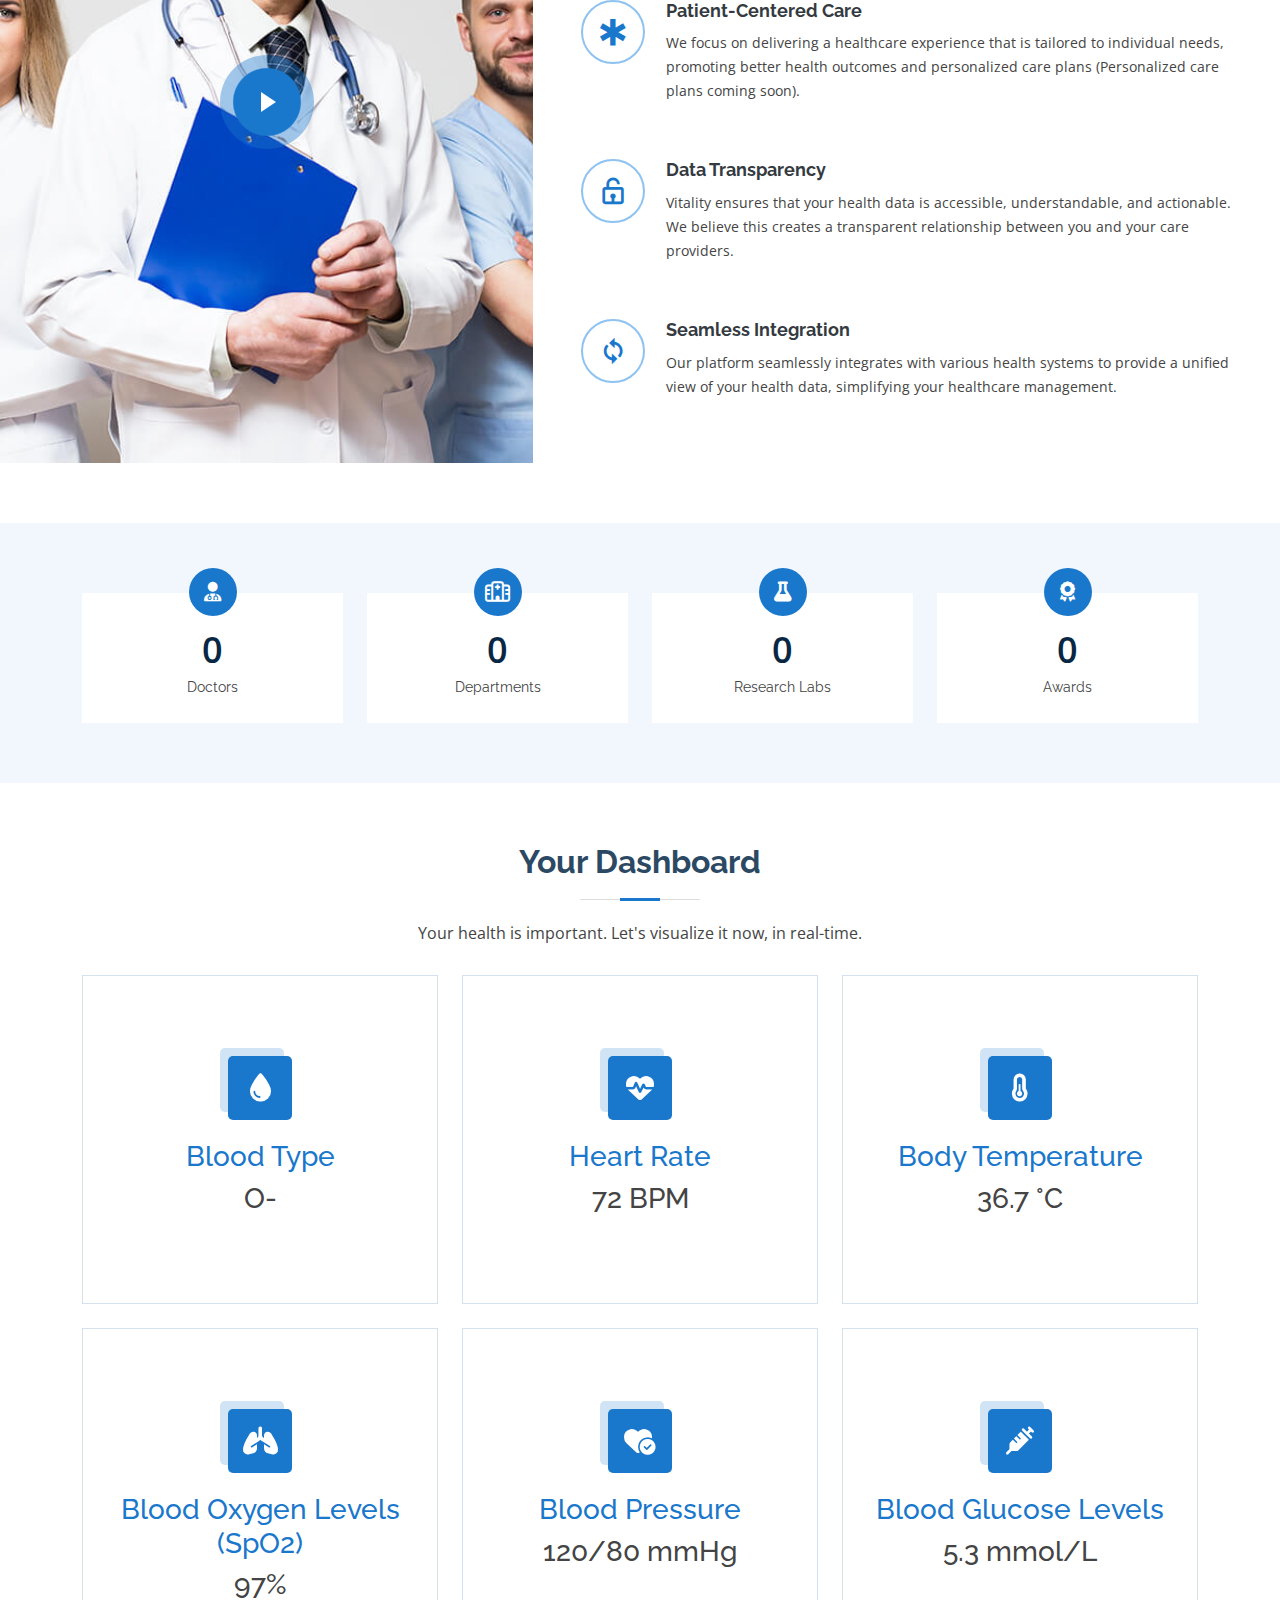
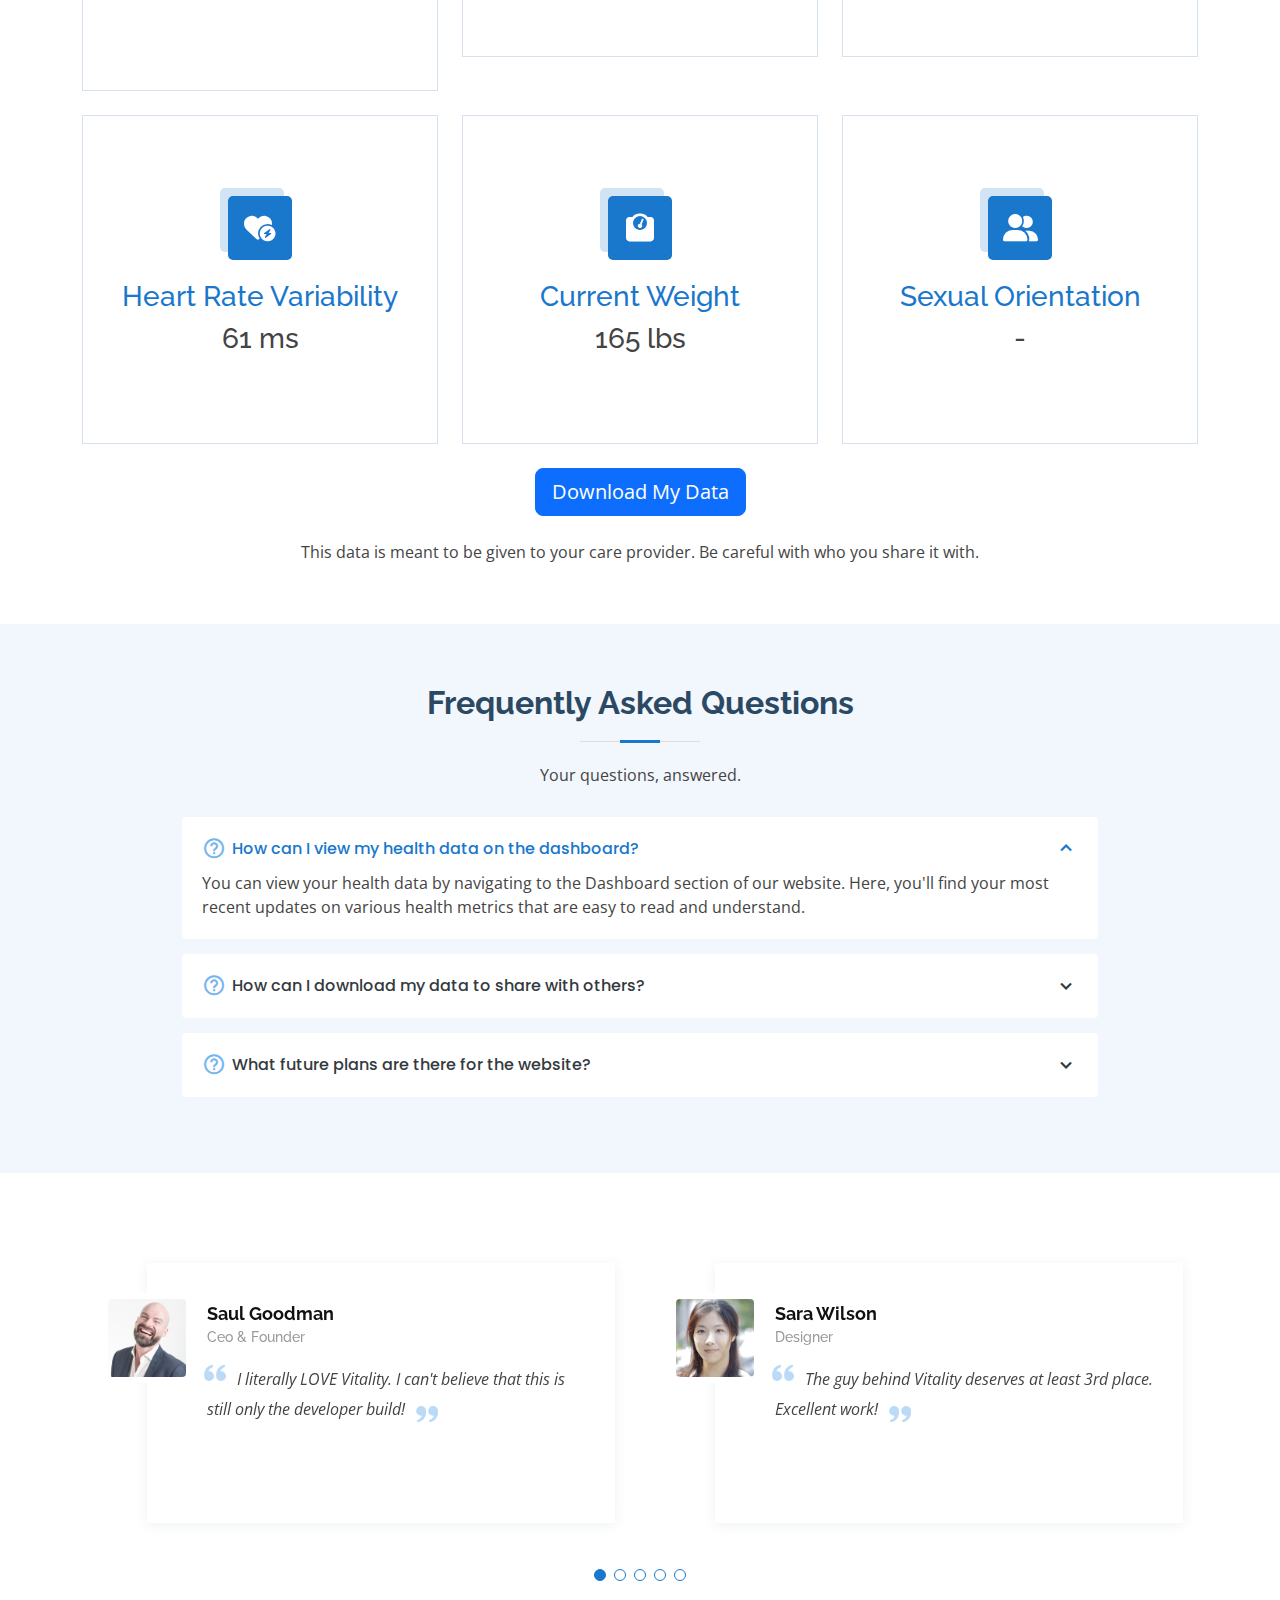
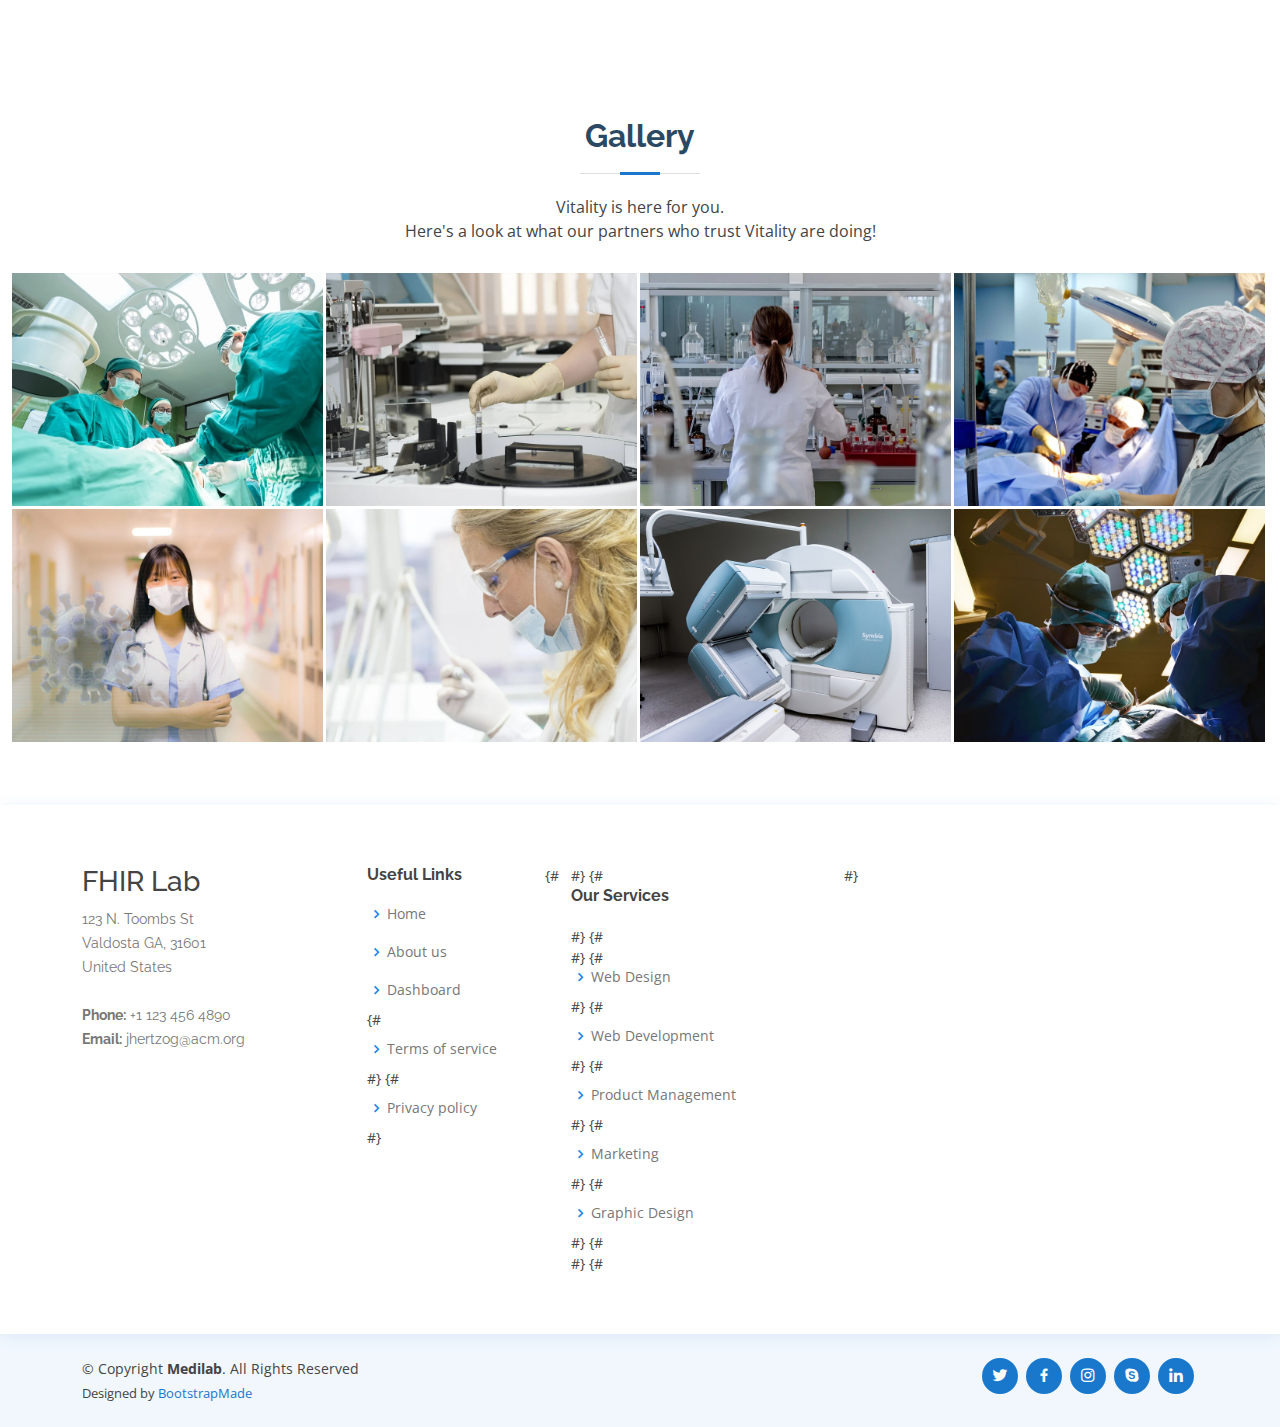
==== commit ebe7cf90: "Minor change" ====
--- a/templates/index.html
+++ b/templates/index.html
@@ -490,7 +490,8 @@
                                 <h4>Ceo &amp; Founder</h4>
                                 <p>
                                     <i class="bx bxs-quote-alt-left quote-icon-left"></i>
-                                    I literally LOVE Vitality. WOWOWOWOW.
+                                    I literally LOVE Vitality. I can't believe that this is still only the developer
+                                    build!
                                     <i class="bx bxs-quote-alt-right quote-icon-right"></i>
                                 </p>
                             </div>
@@ -501,7 +502,7 @@
                         <div class="testimonial-wrap">
                             <div class="testimonial-item">
                                 <img src="/static/img/testimonials/testimonials-2.jpg" class="testimonial-img" alt="">
-                                <h3>Sara Wilsson</h3>
+                                <h3>Sara Wilson</h3>
                                 <h4>Designer</h4>
                                 <p>
                                     <i class="bx bxs-quote-alt-left quote-icon-left"></i>
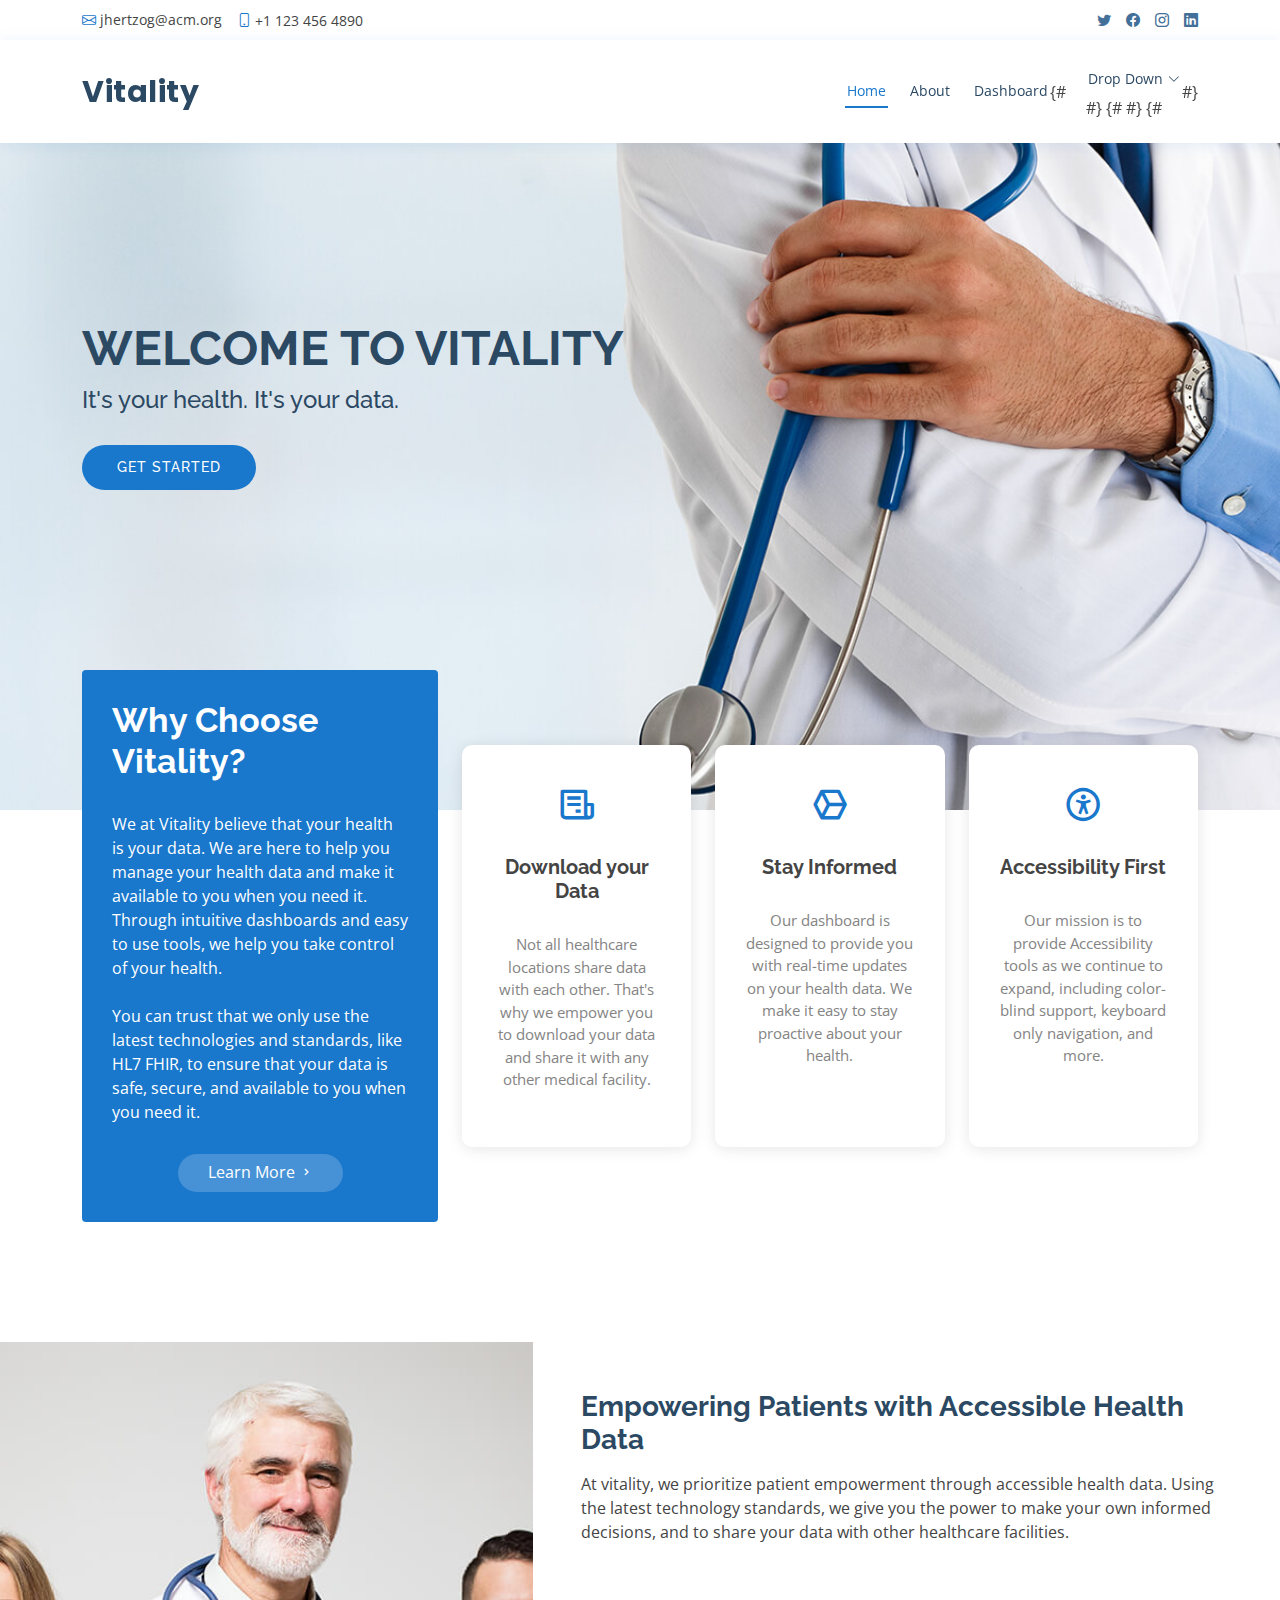
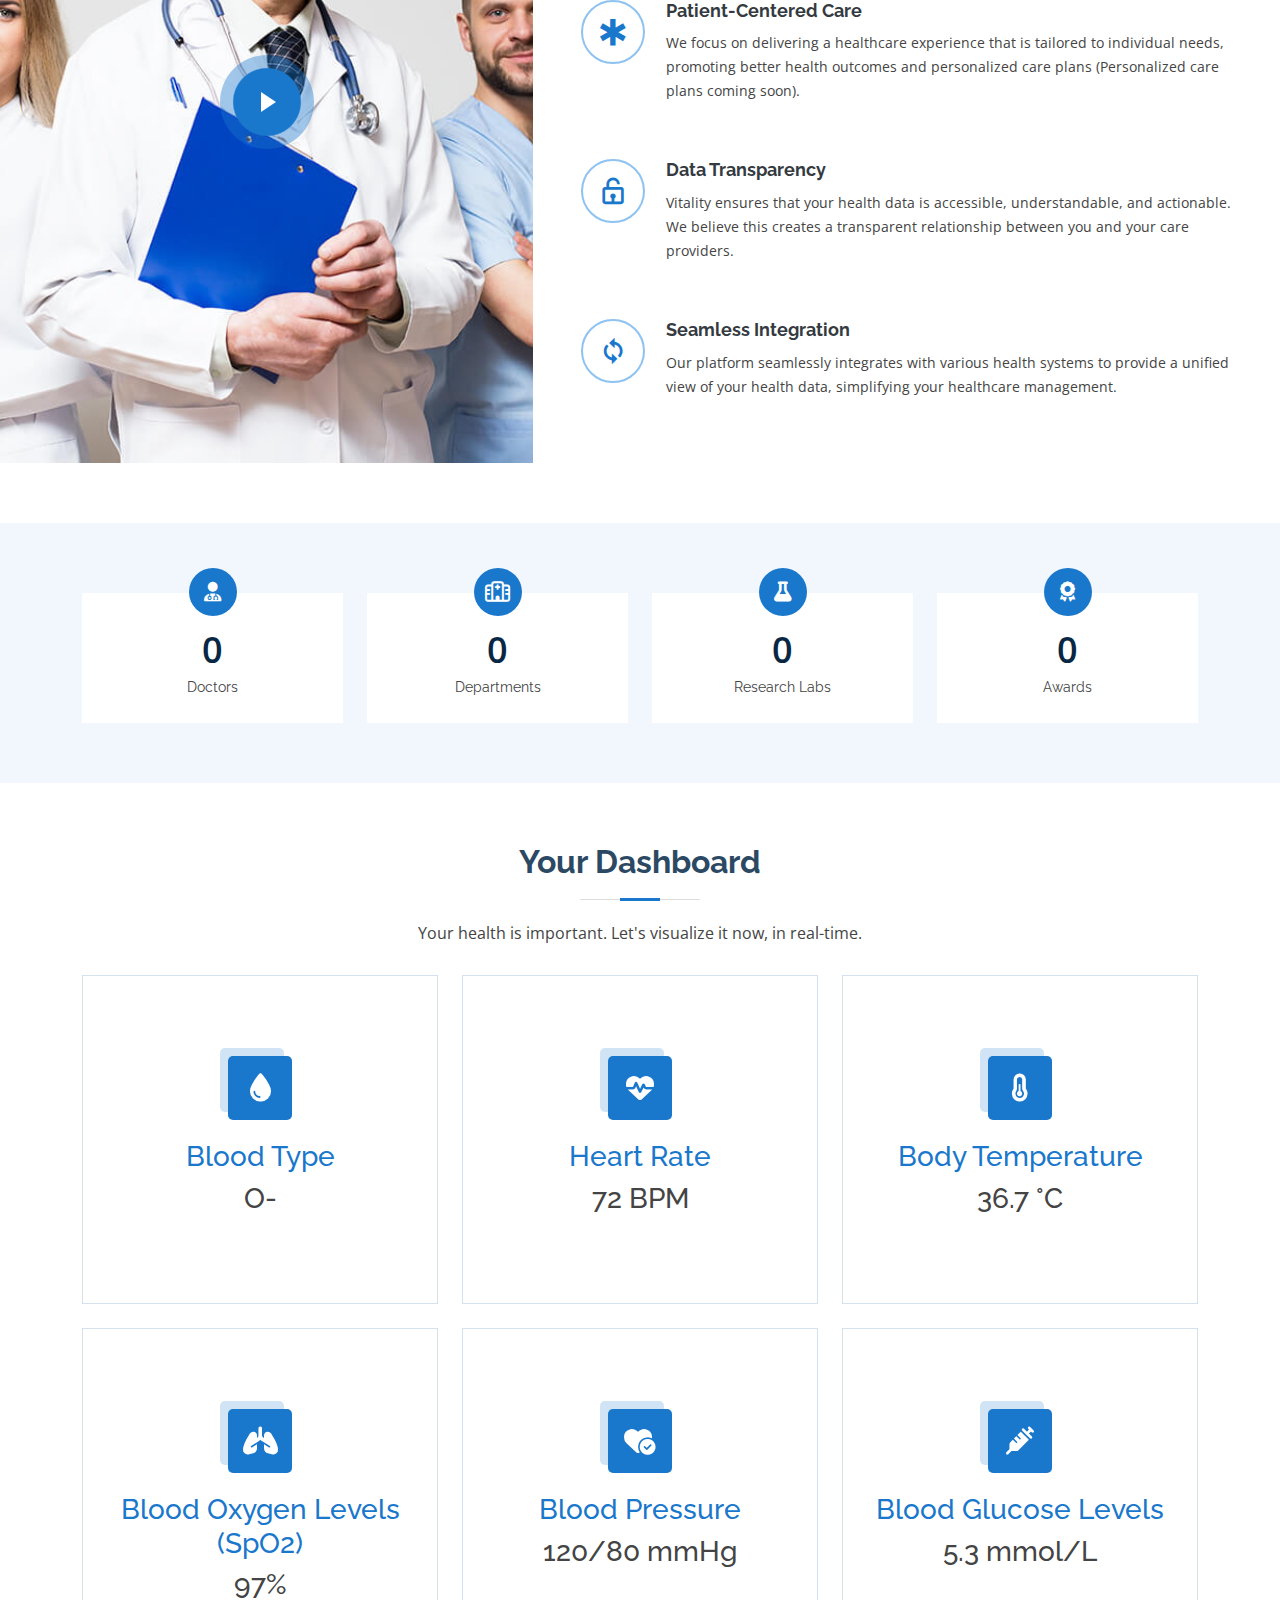
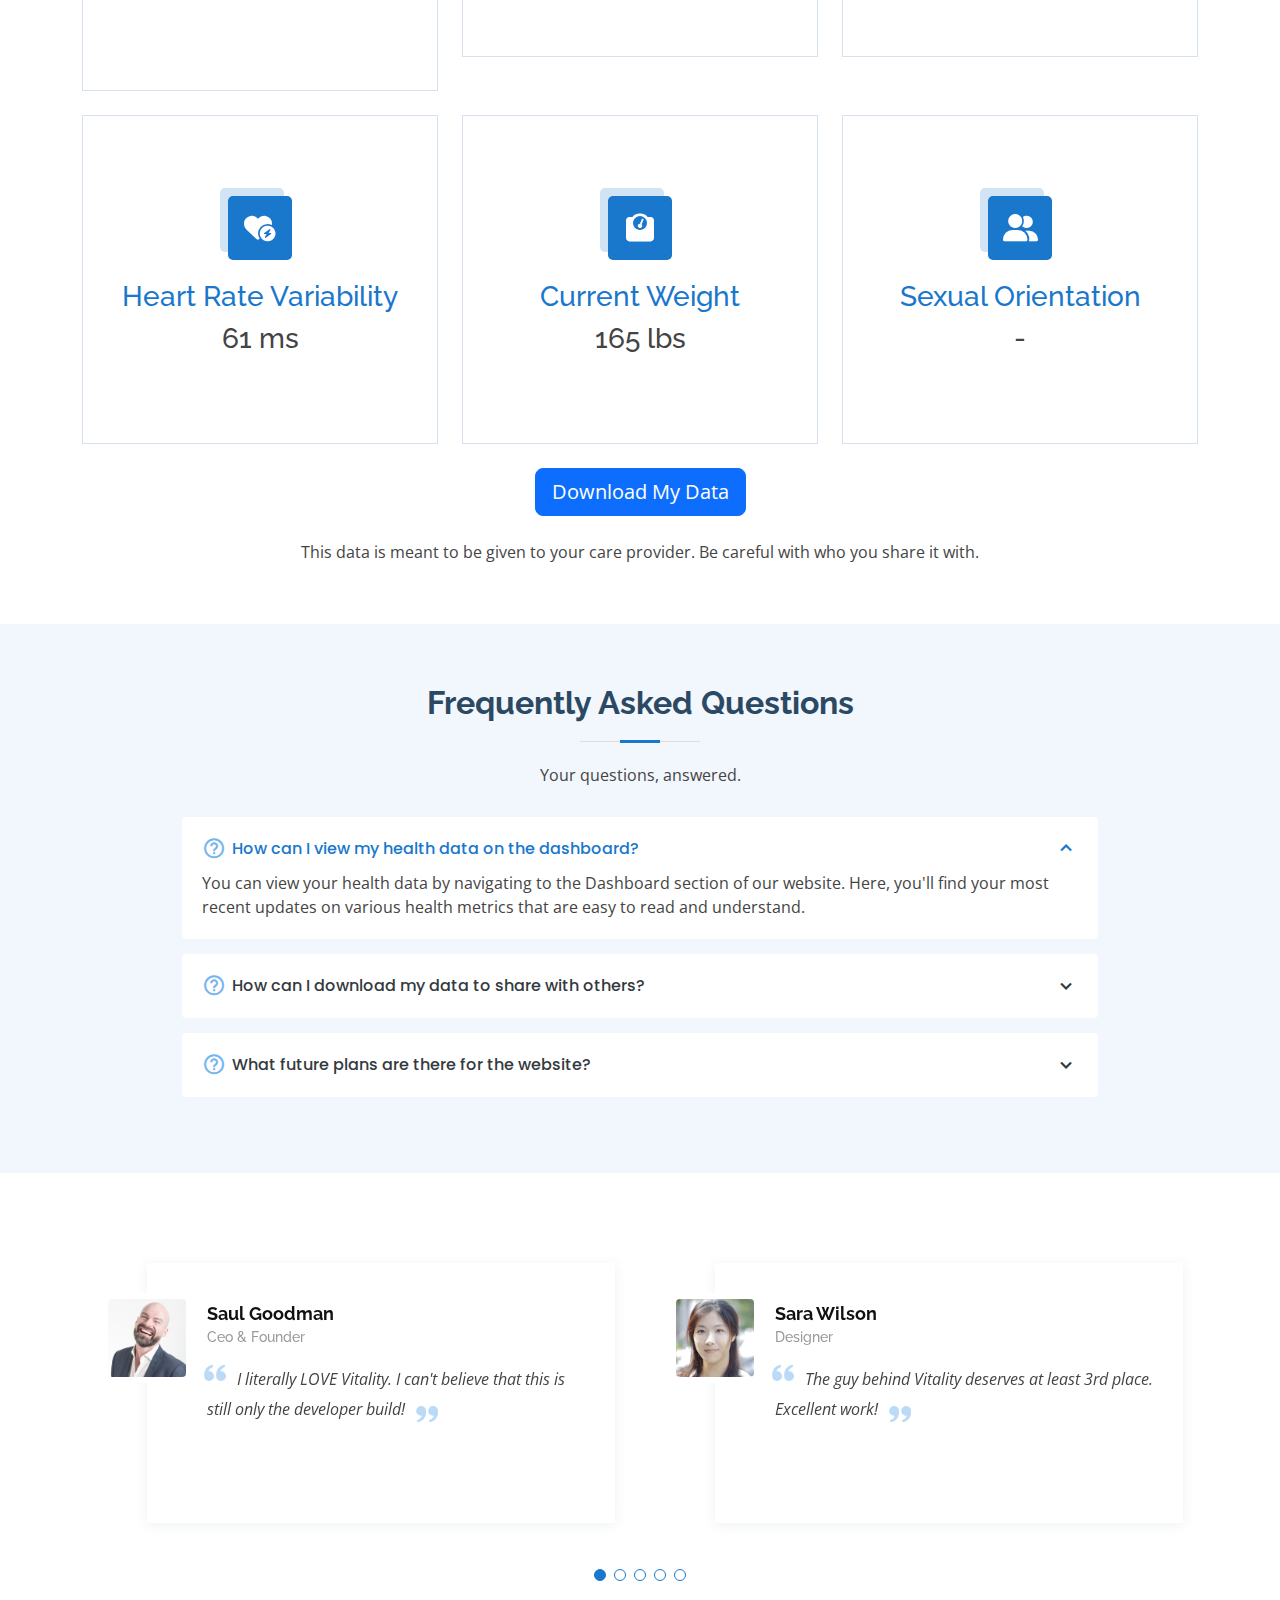
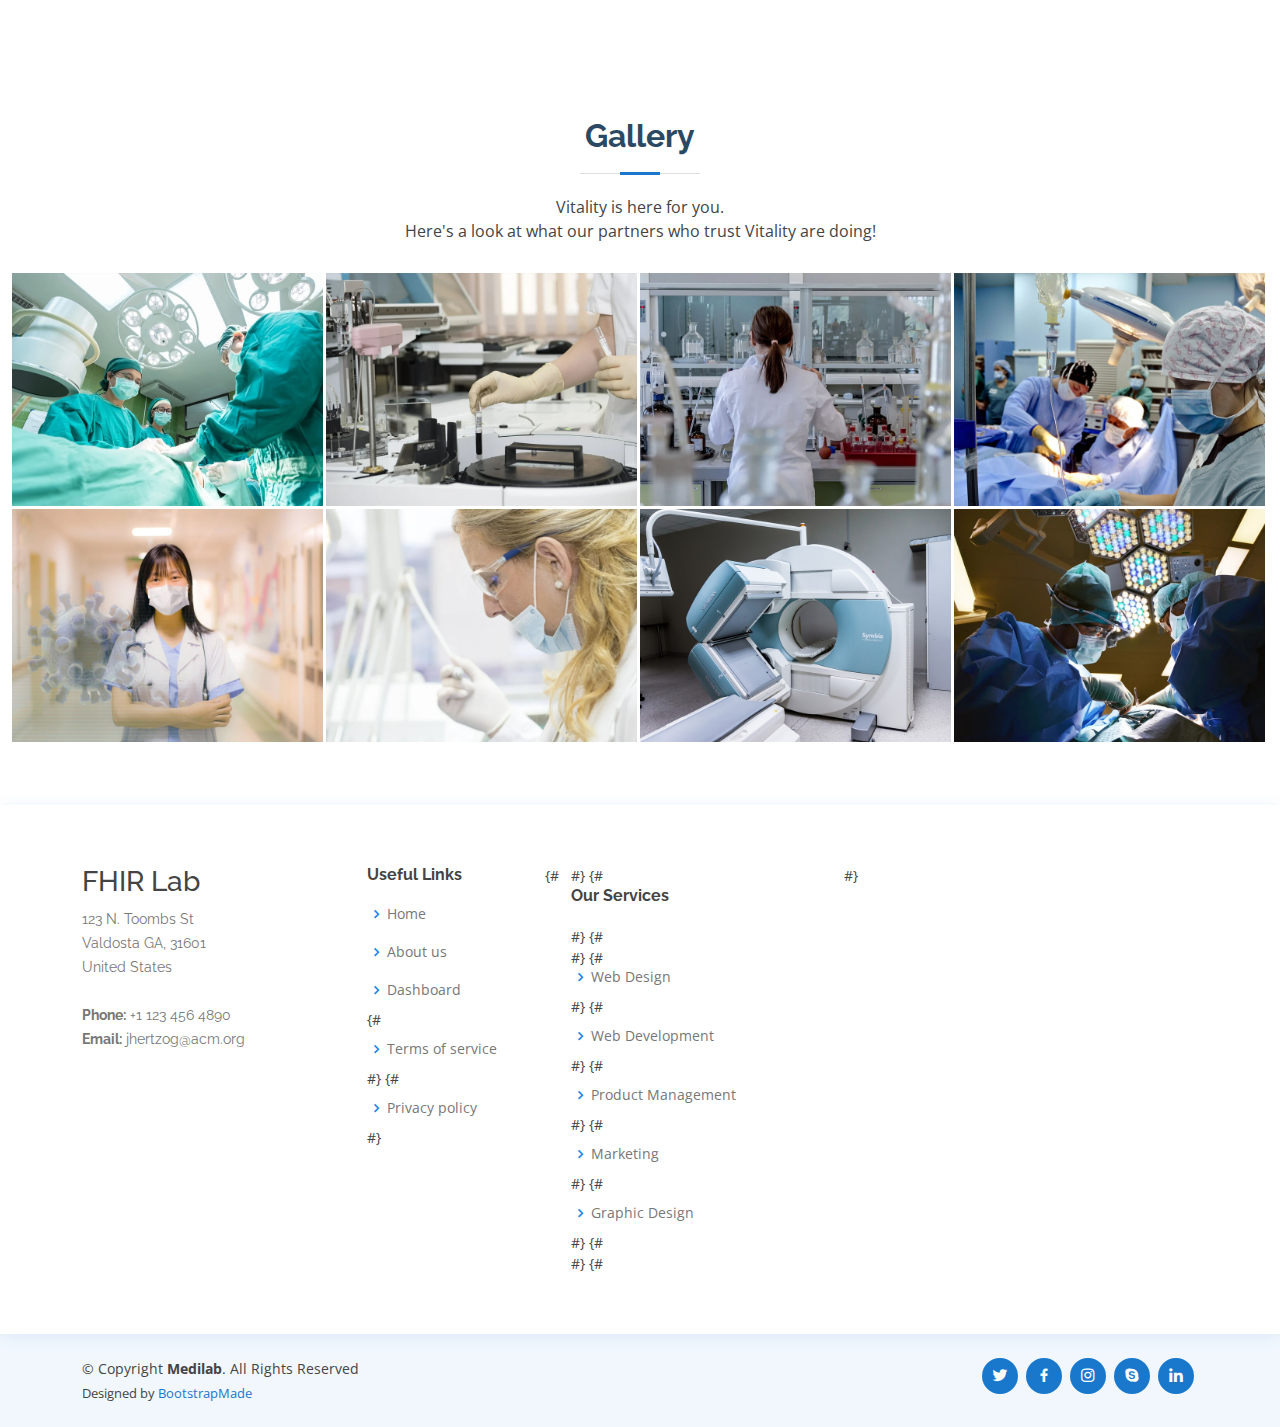
==== commit 231686b7: "Minor change" ====
--- a/templates/index.html
+++ b/templates/index.html
@@ -90,9 +90,6 @@
             </ul>
             <i class="bi bi-list mobile-nav-toggle"></i>
         </nav><!-- .navbar -->
-
-        <a href="#appointment" class="appointment-btn scrollto"><span class="d-none d-md-inline">Make an</span>
-            Appointment</a>
 
     </div>
 </header><!-- End Header -->
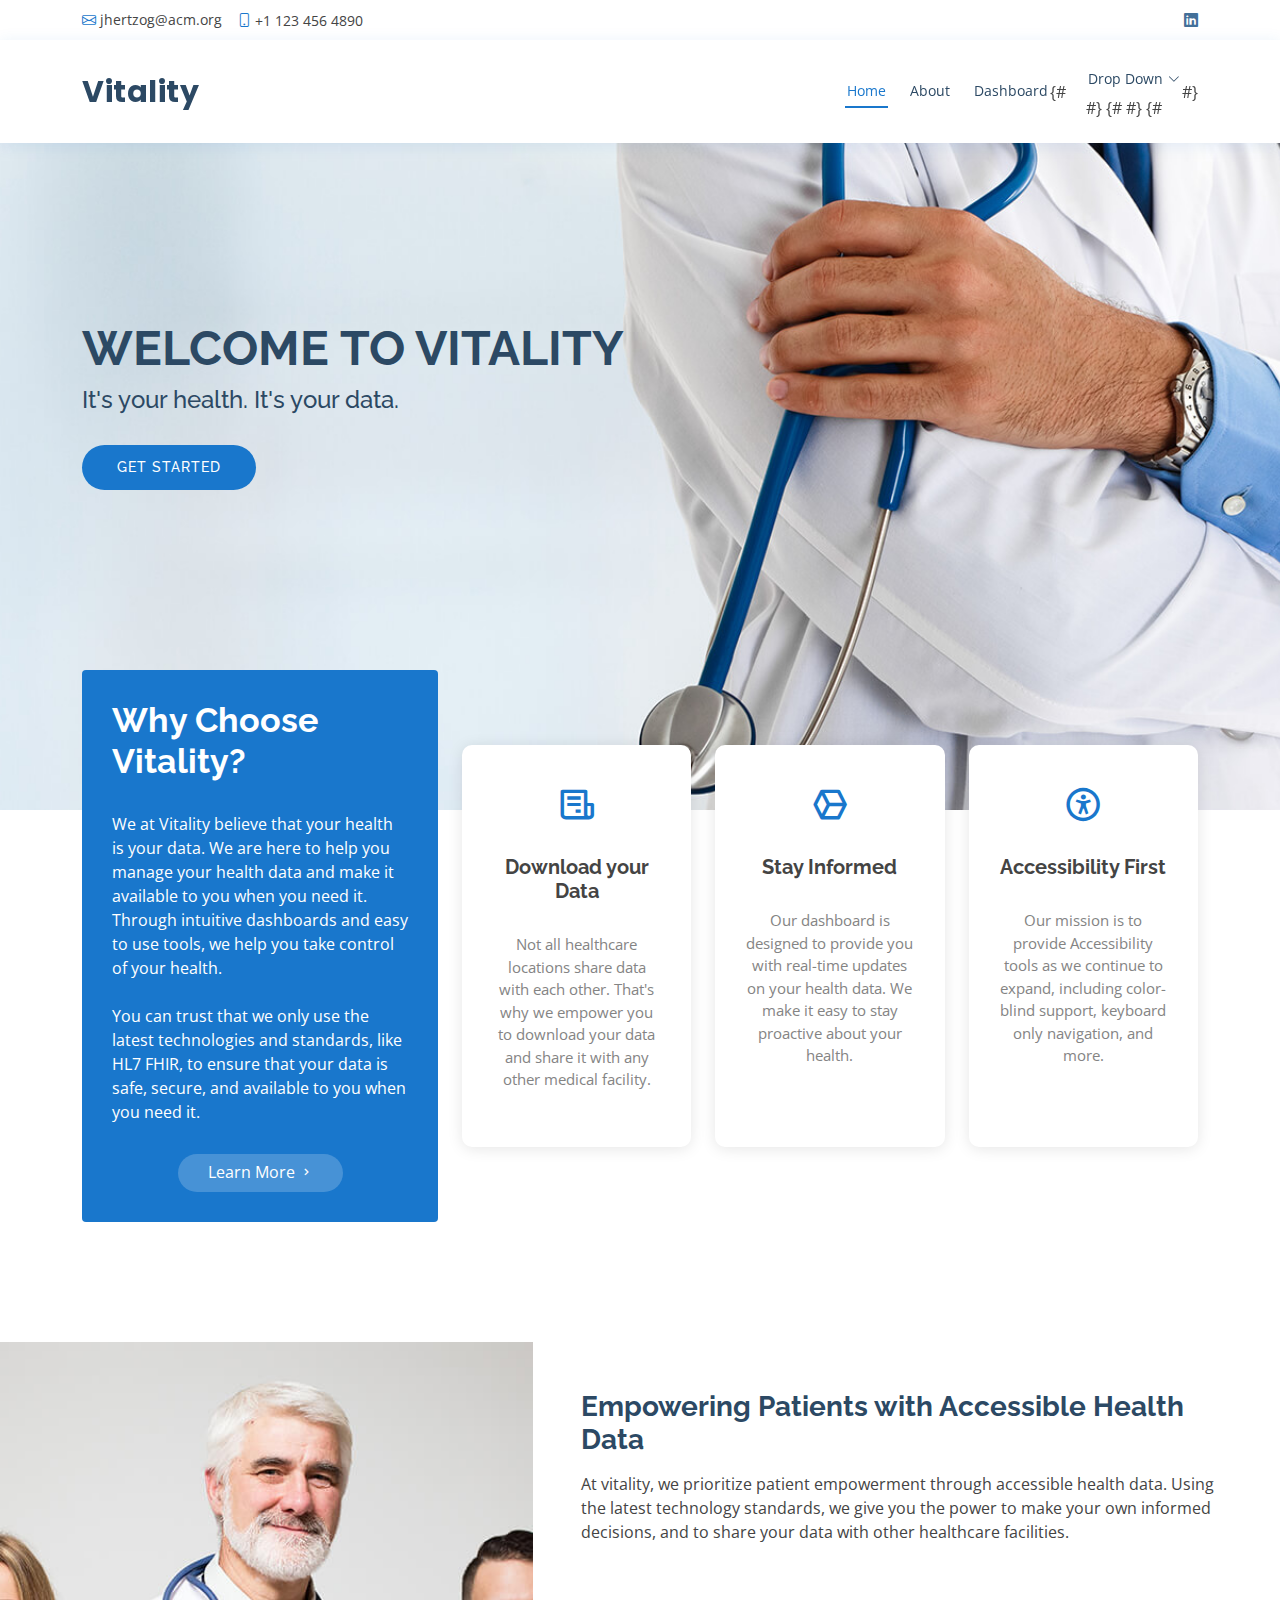
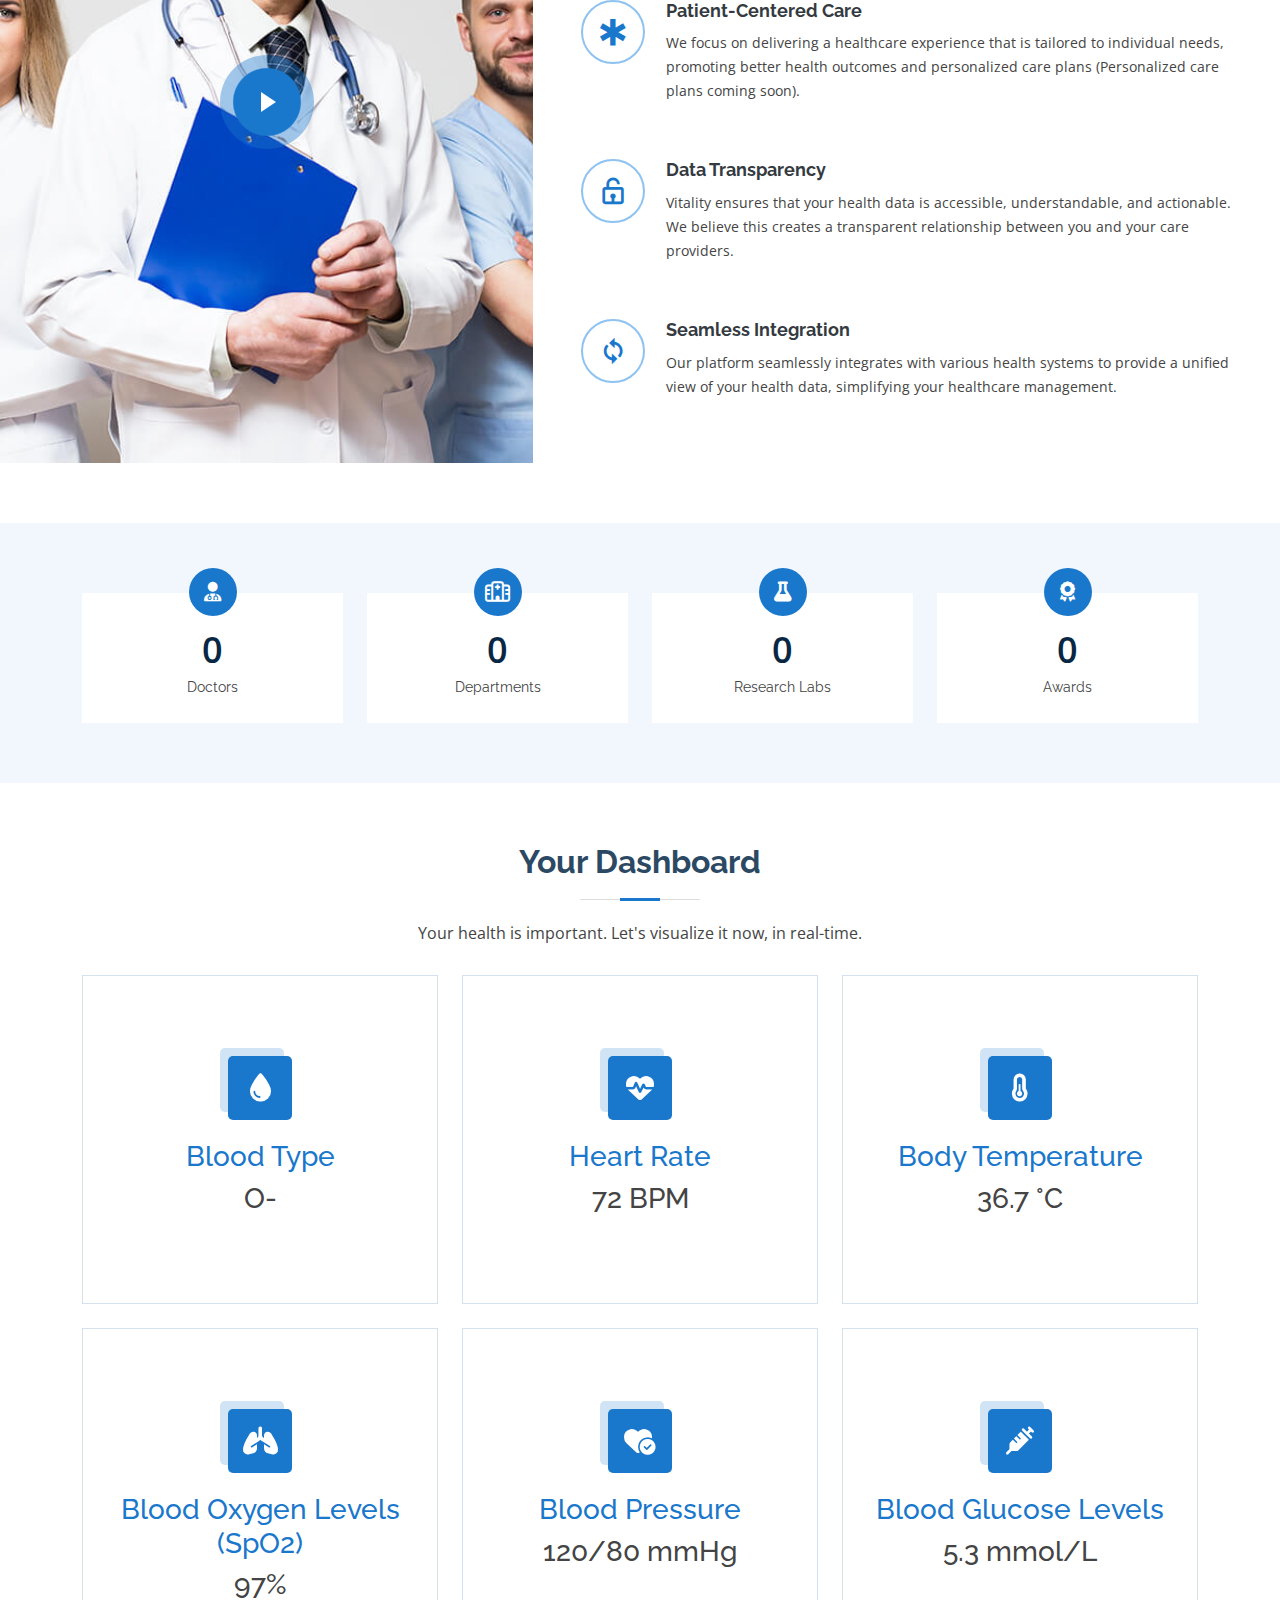
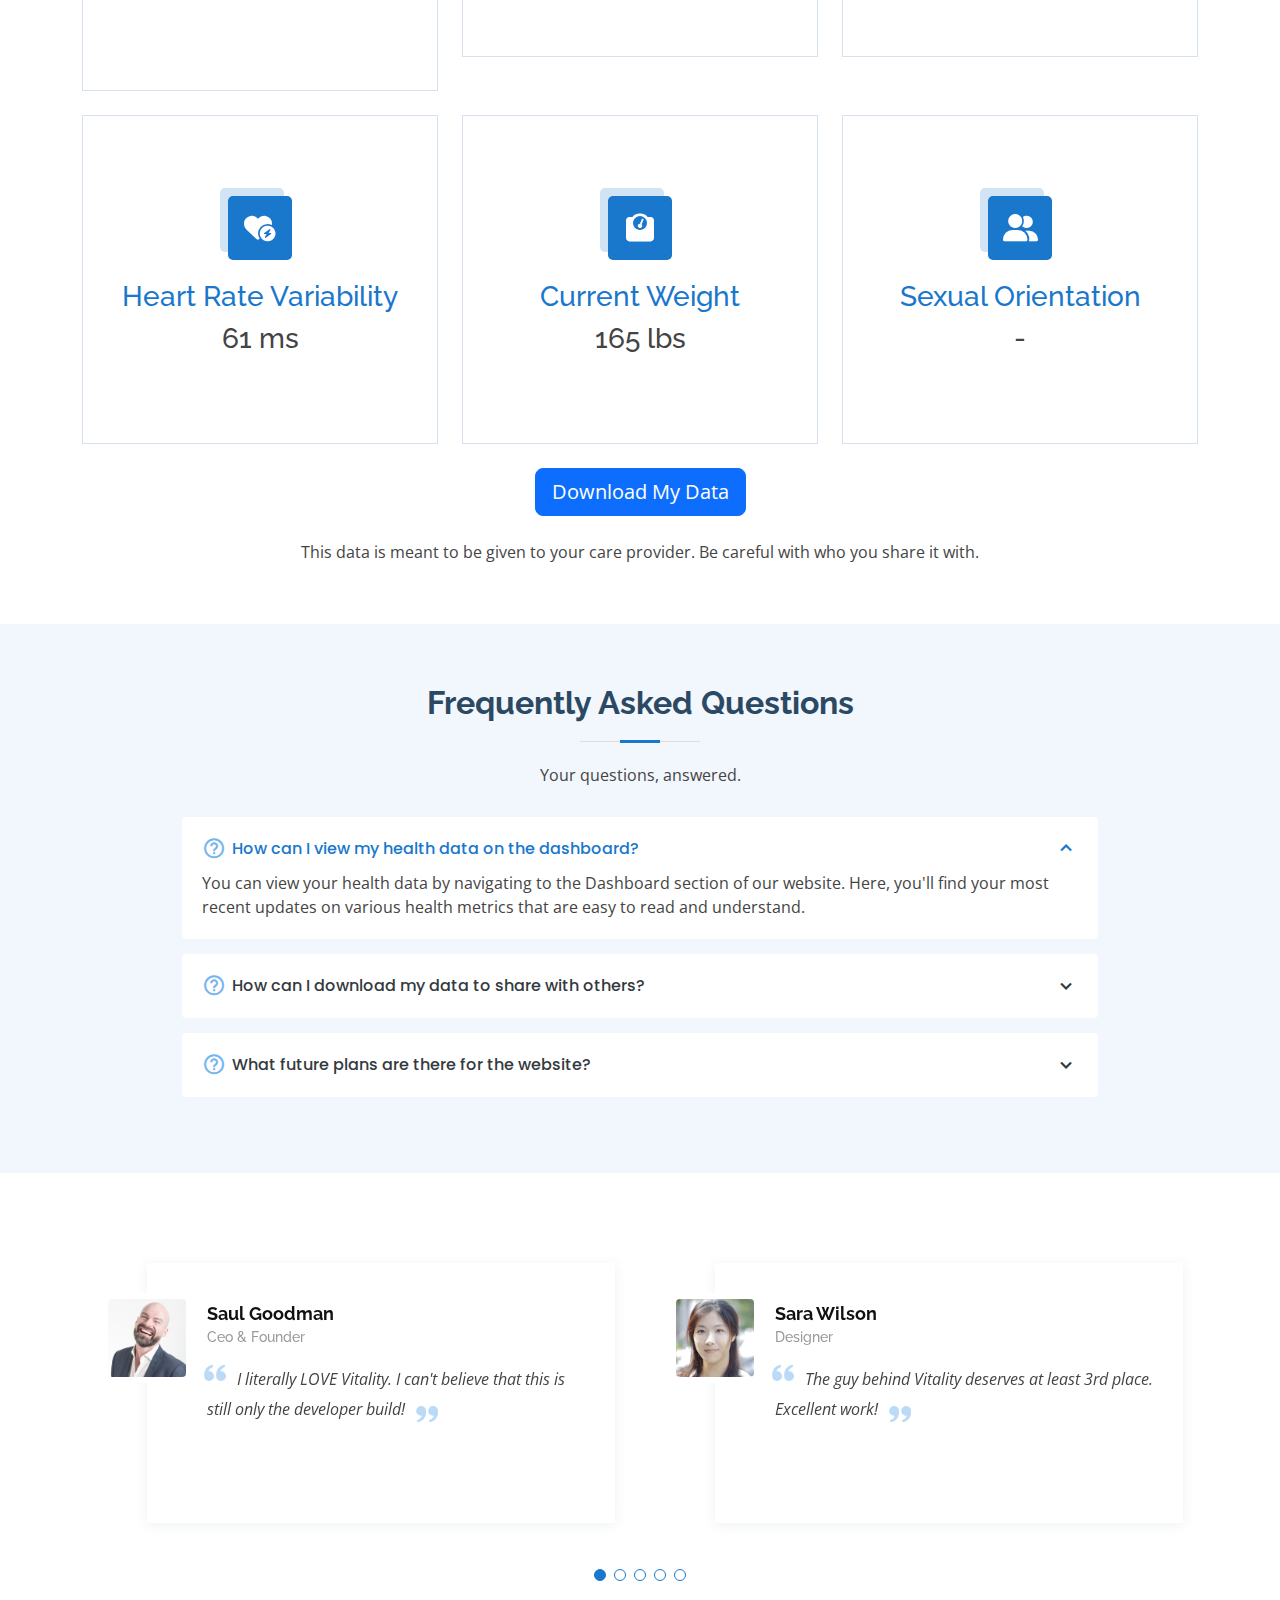
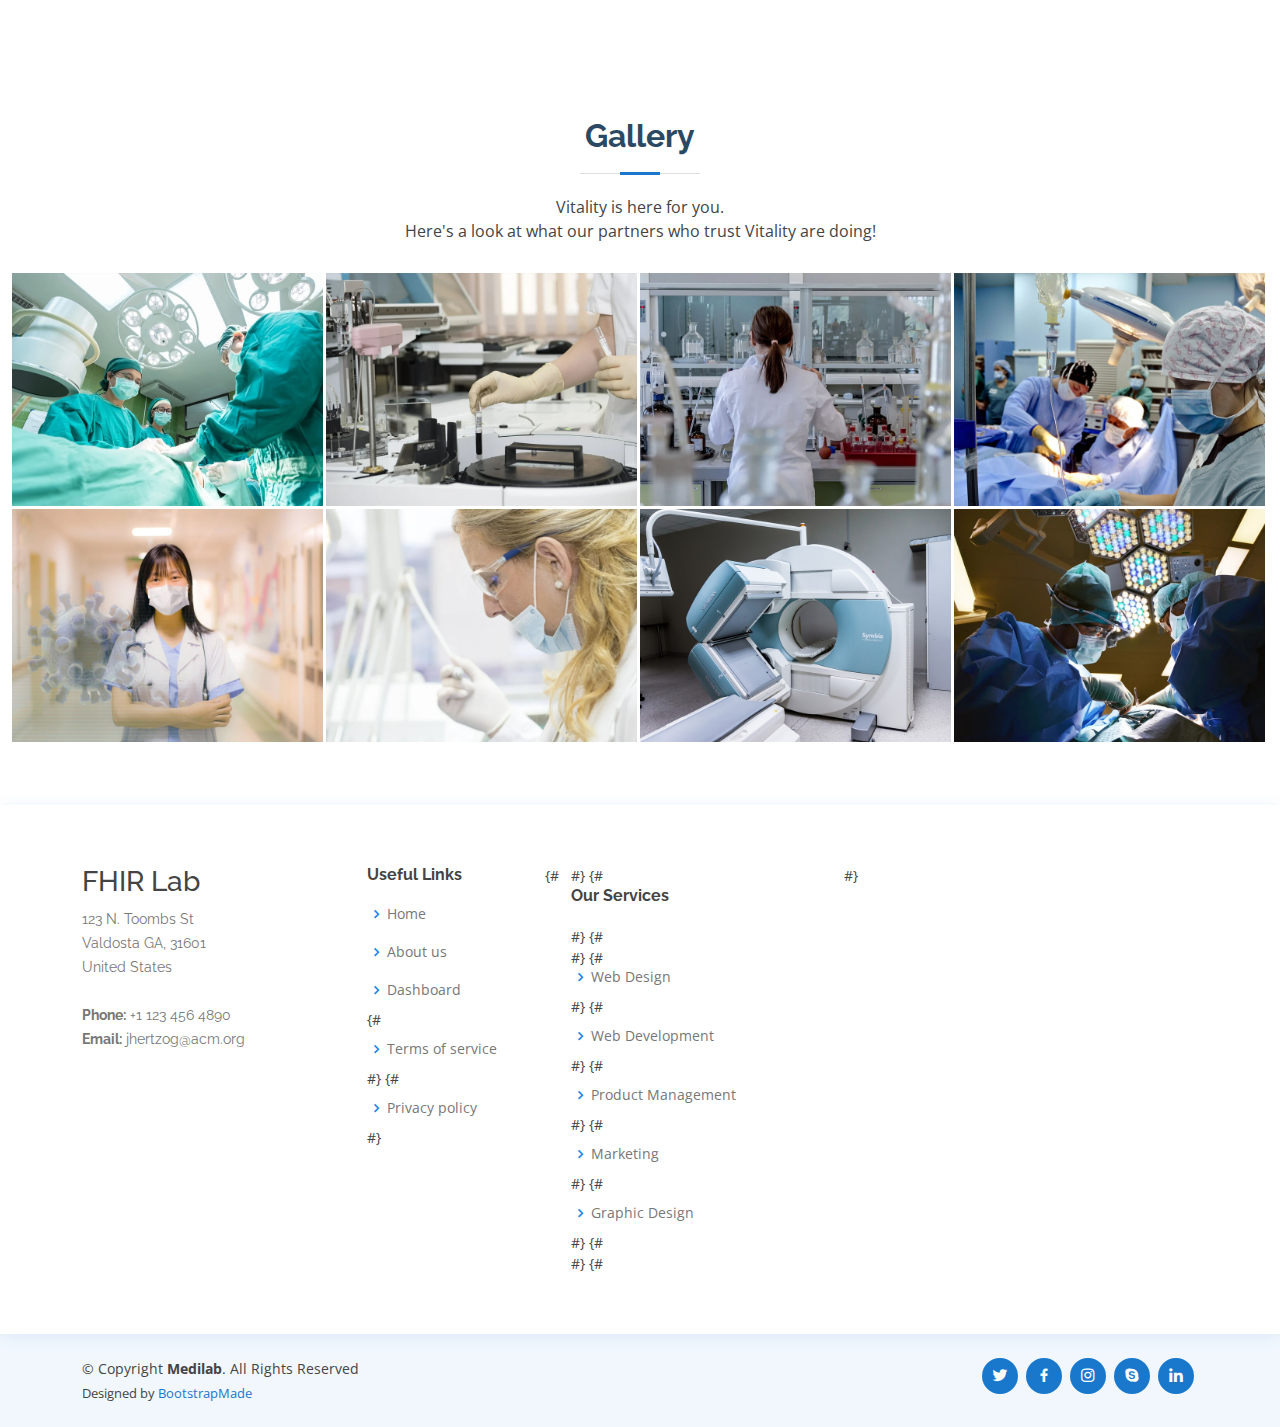
==== commit 57e93e19: "Minor change" ====
--- a/templates/index.html
+++ b/templates/index.html
@@ -49,10 +49,7 @@
             <i class="bi bi-phone"></i> +1 123 456 4890
         </div>
         <div class="d-none d-lg-flex social-links align-items-center">
-            <a href="#" class="twitter"><i class="bi bi-twitter"></i></a>
-            <a href="#" class="facebook"><i class="bi bi-facebook"></i></a>
-            <a href="#" class="instagram"><i class="bi bi-instagram"></i></a>
-            <a href="#" class="linkedin"><i class="bi bi-linkedin"></i></a>
+            <a href="https://www.linkedin.com/in/jason-hertzog/" class="linkedin"><i class="bi bi-linkedin"></i></a>
         </div>
     </div>
 </div>
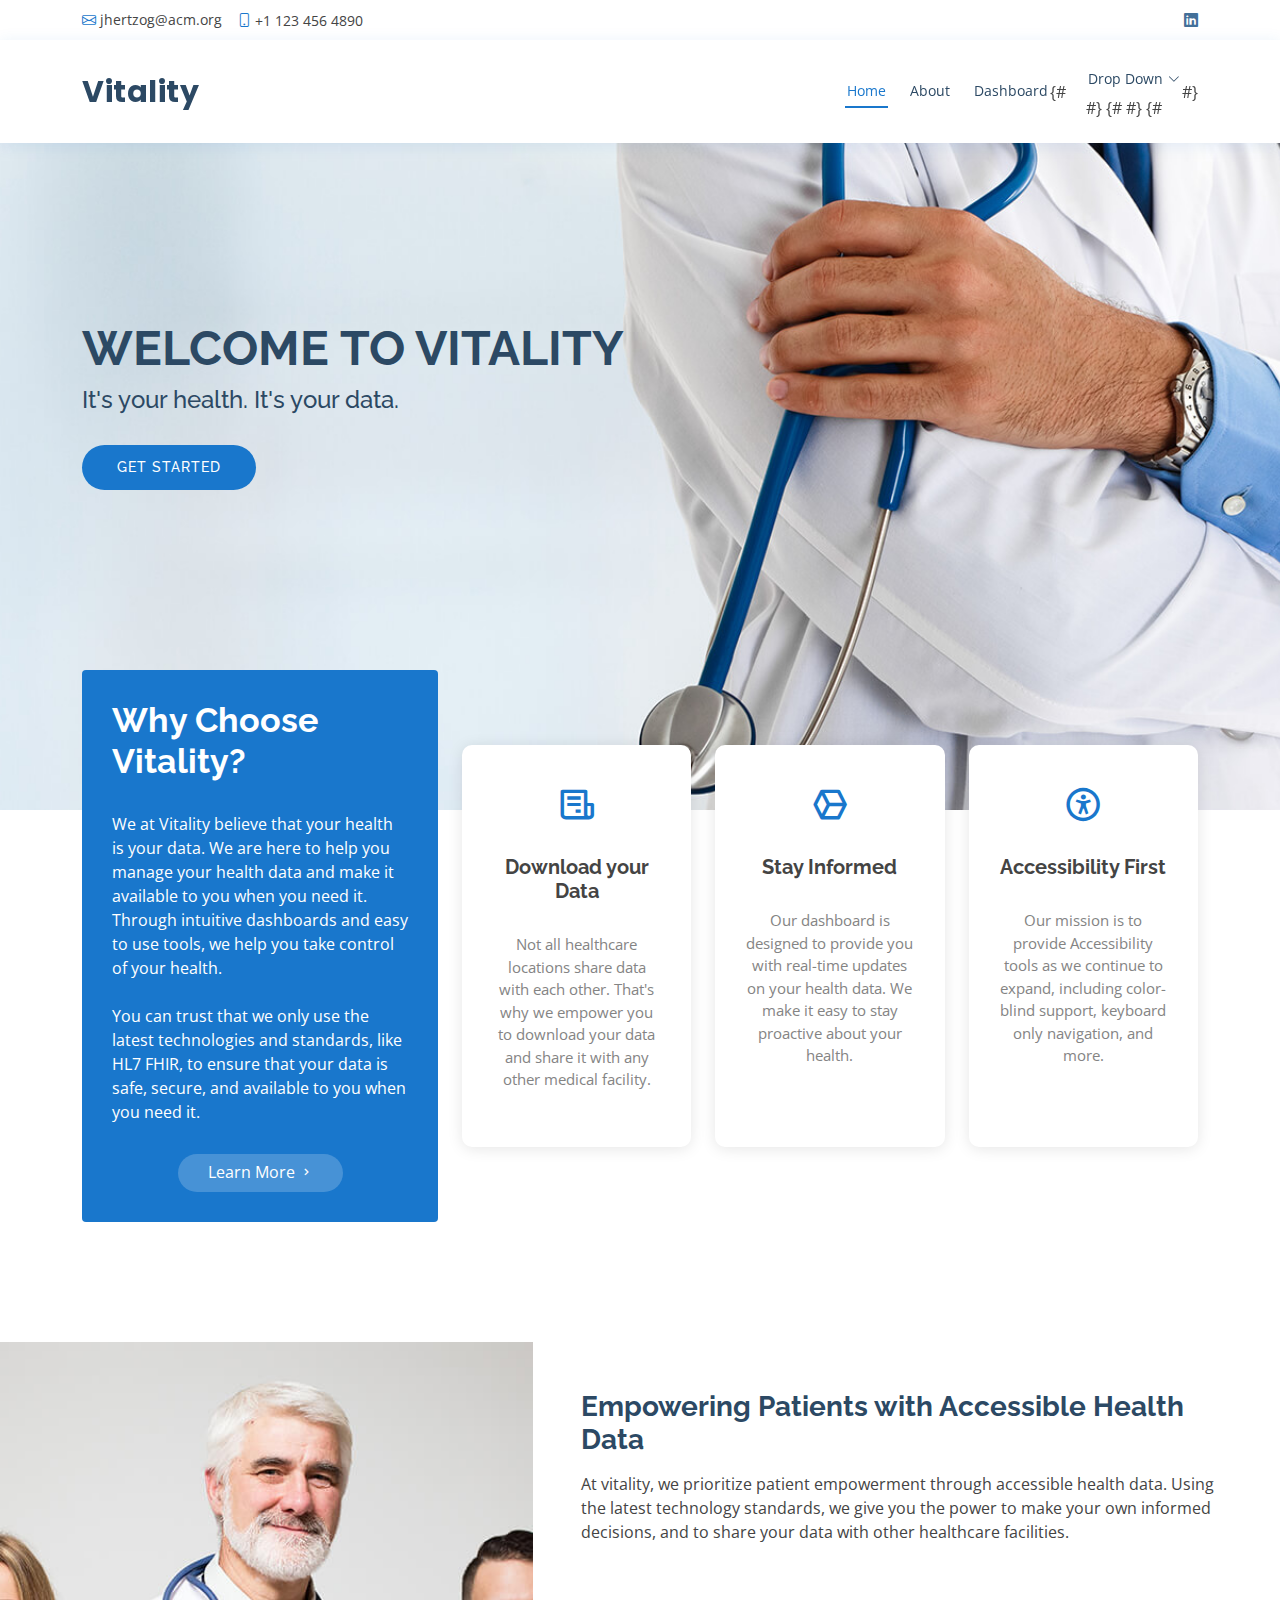
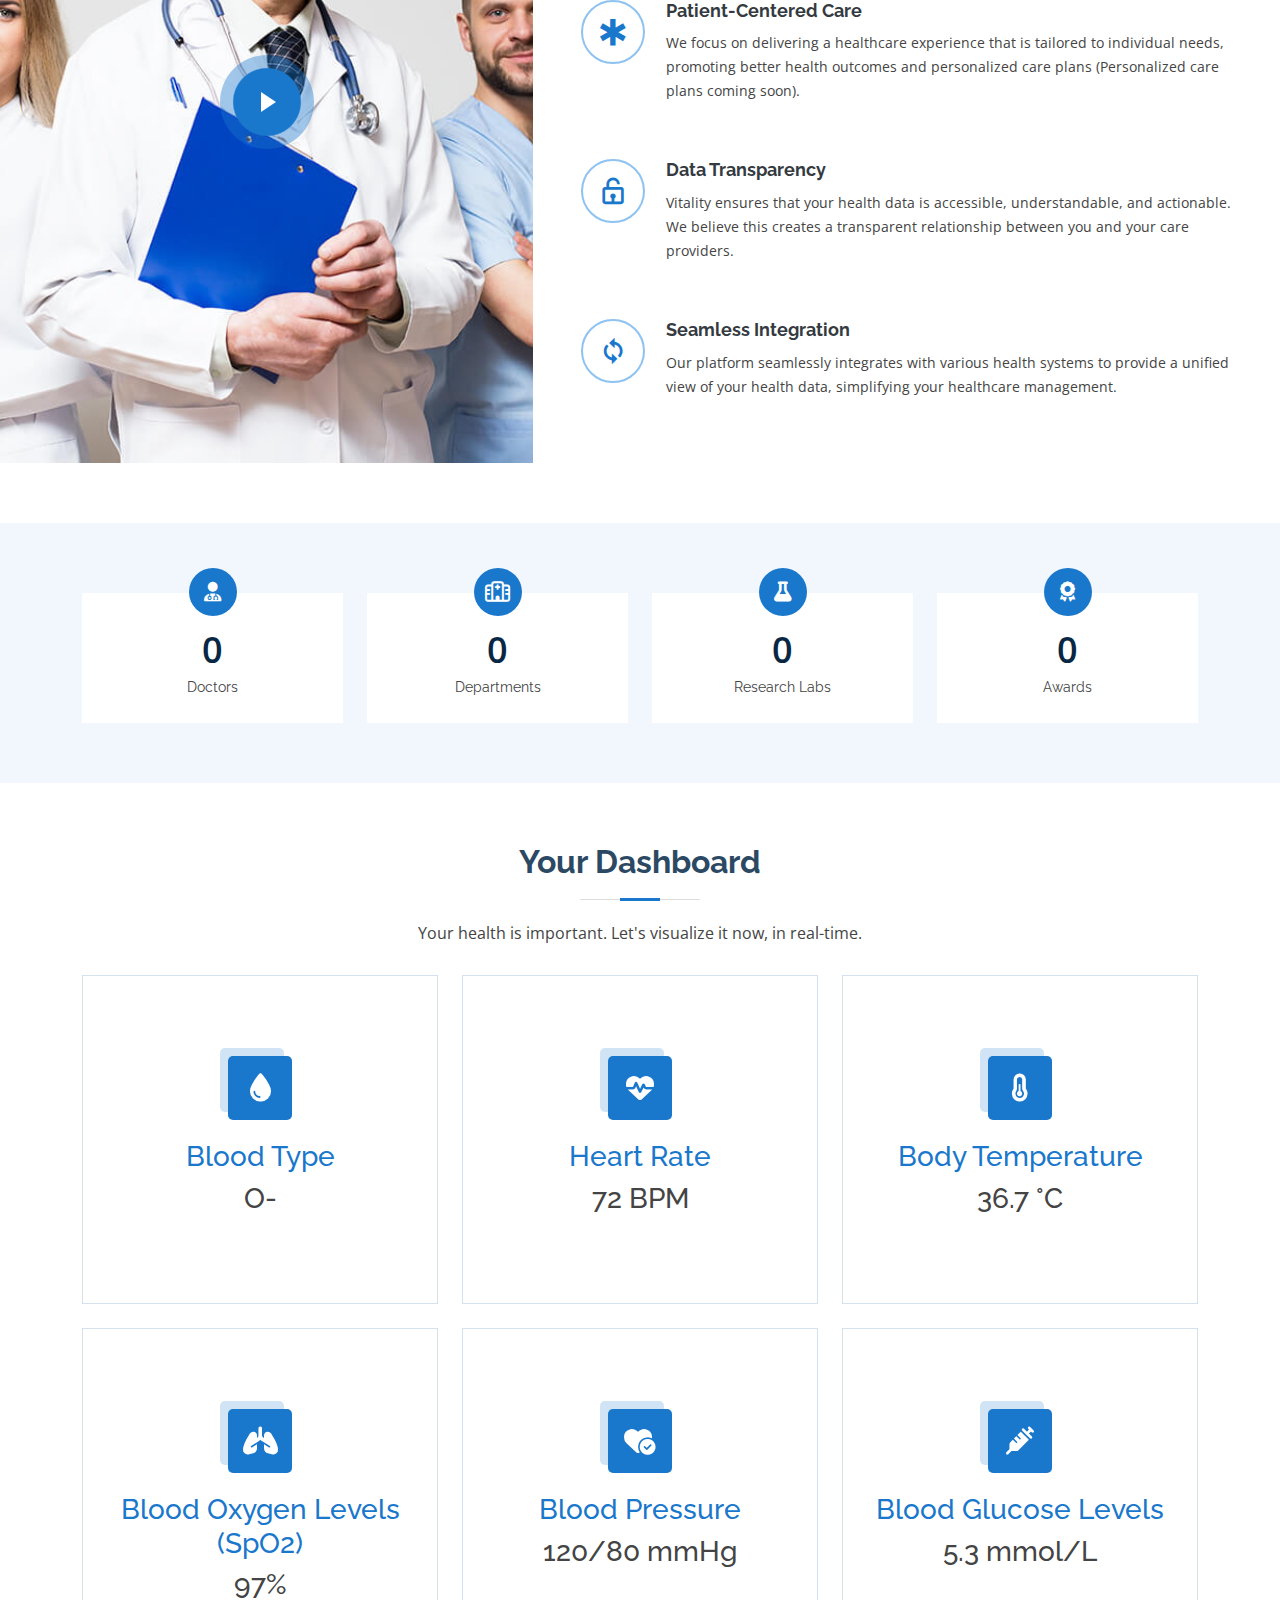
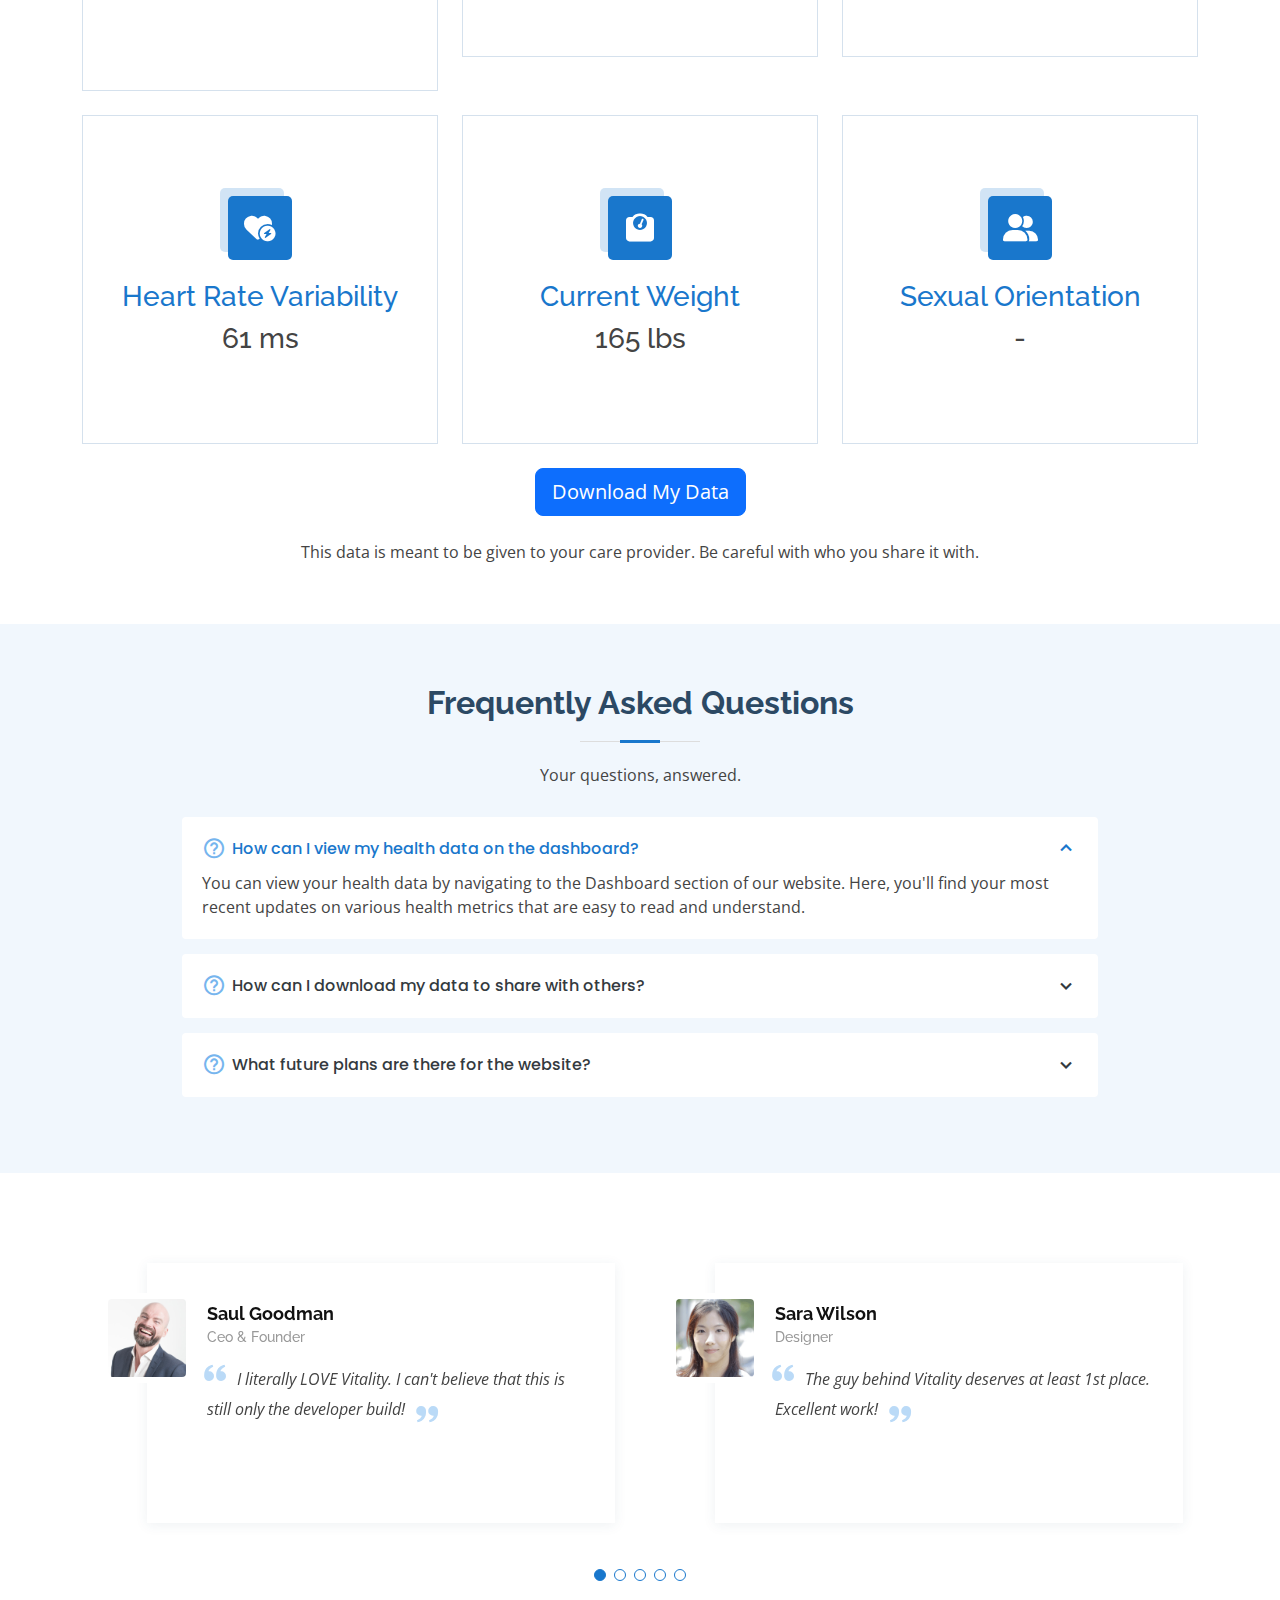
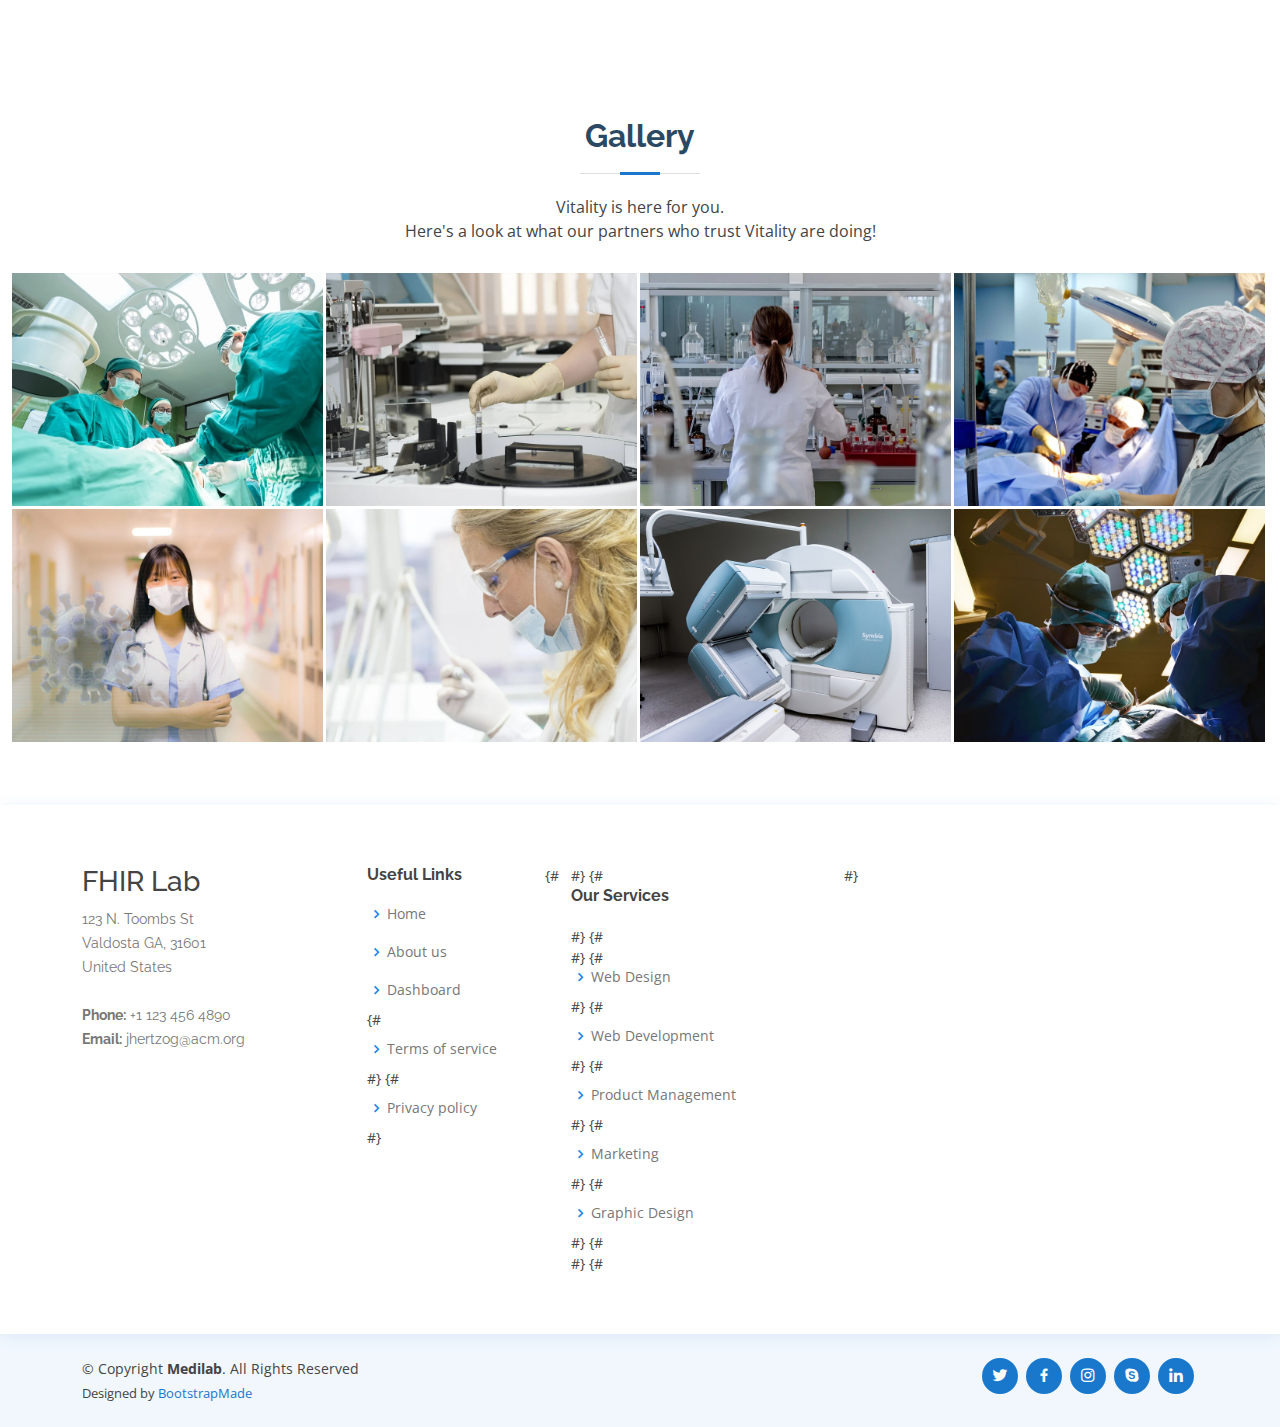
==== commit 2766dacc: "Minor change" ====
--- a/templates/index.html
+++ b/templates/index.html
@@ -343,7 +343,6 @@
             This data is meant to be given to your care provider. Be careful with who you share it with.
         </div>
         <script>
-            // I could have made a separate js file in hindsight, but I'm in too deep.
             function getSexualOrientation(patientId) {
                 const url = `/Observation/${patientId}`;
 
@@ -500,7 +499,7 @@
                                 <h4>Designer</h4>
                                 <p>
                                     <i class="bx bxs-quote-alt-left quote-icon-left"></i>
-                                    The guy behind Vitality deserves at least 3rd place. Excellent work!
+                                    The guy behind Vitality deserves at least 1st place. Excellent work!
                                     <i class="bx bxs-quote-alt-right quote-icon-right"></i>
                                 </p>
                             </div>
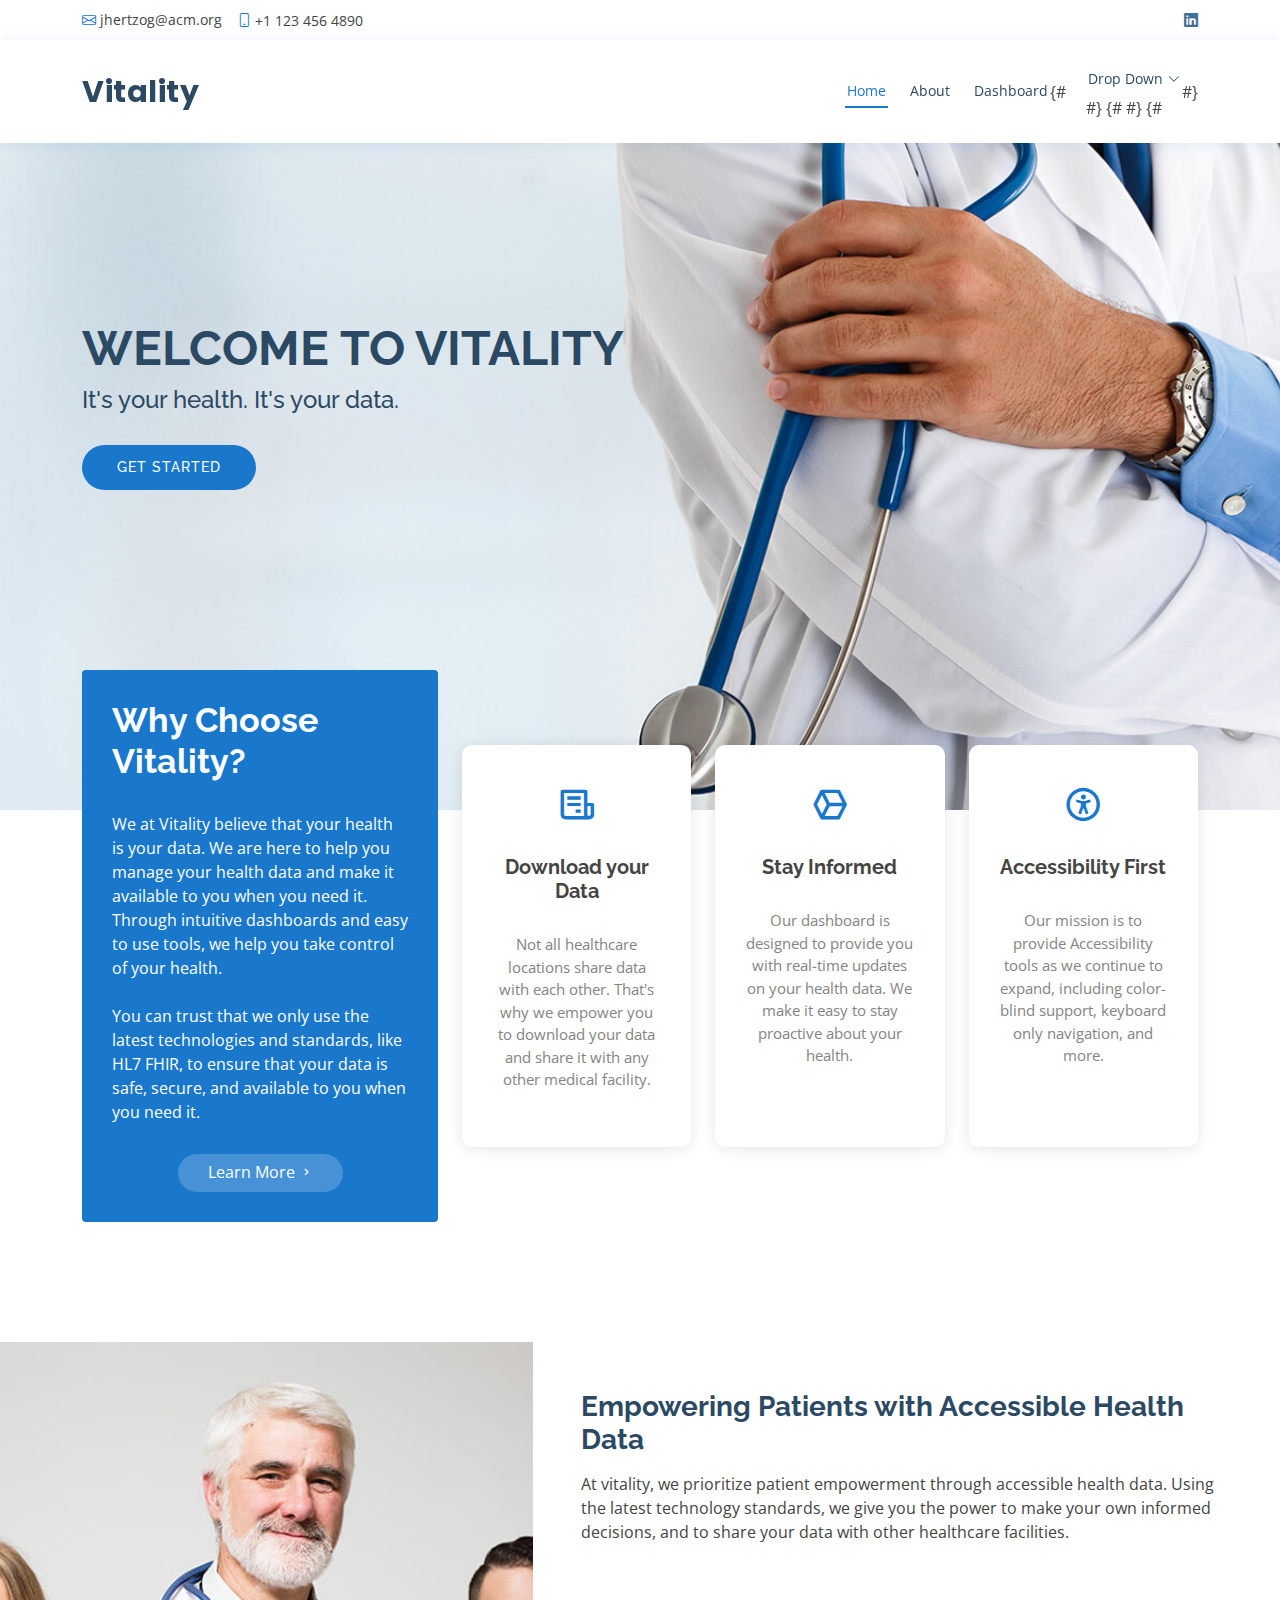
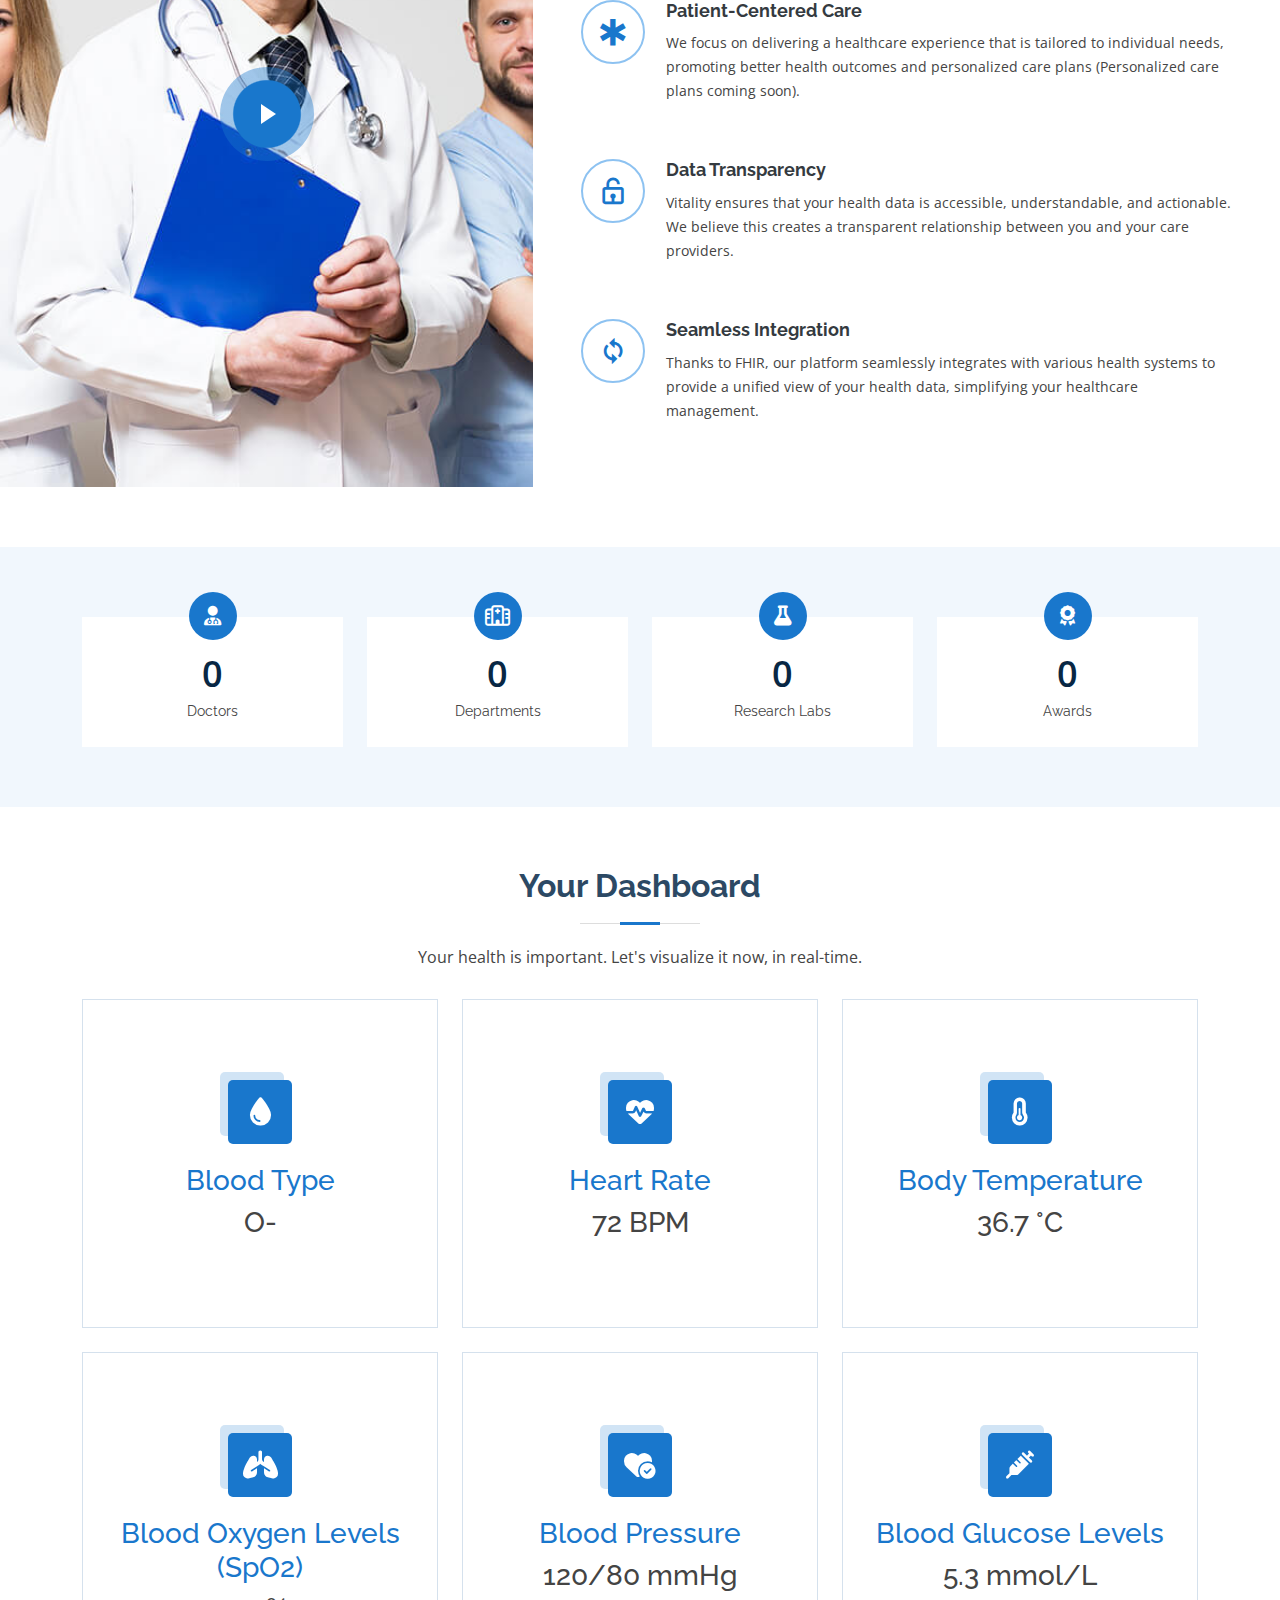
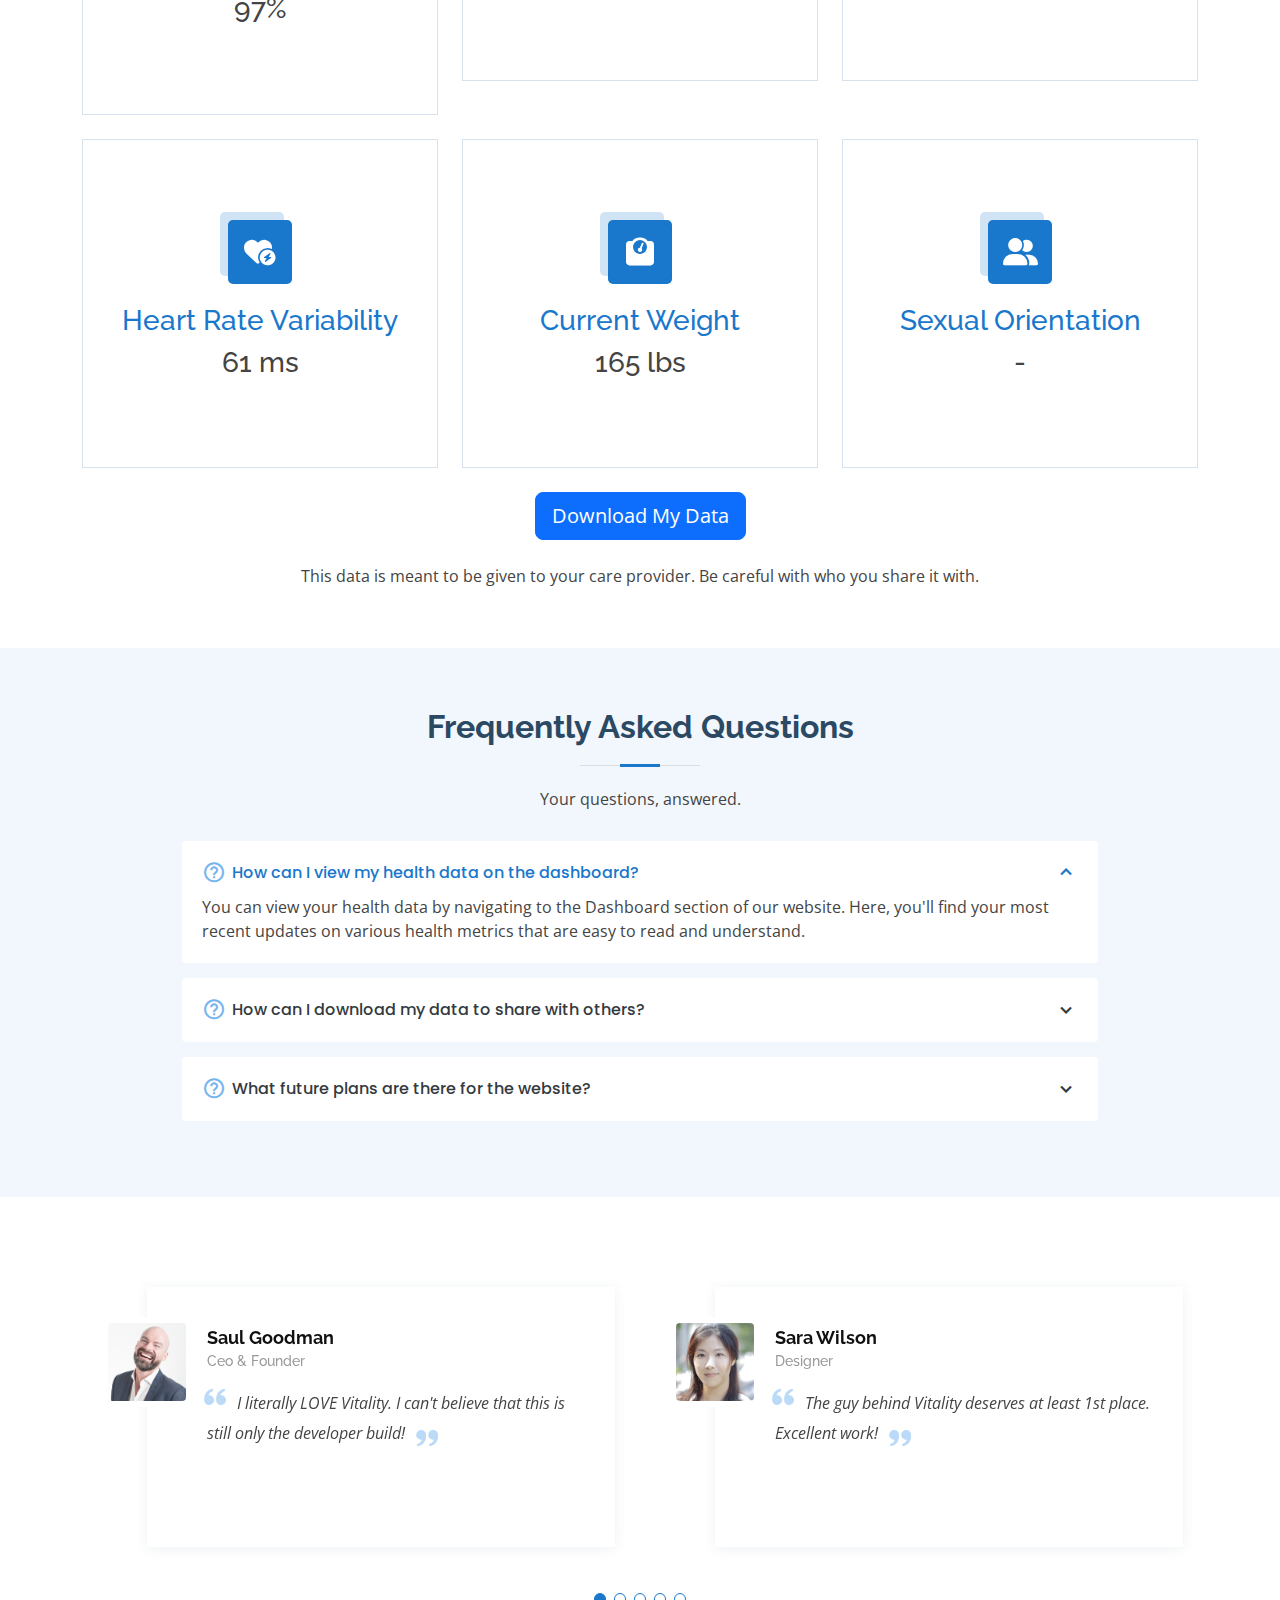
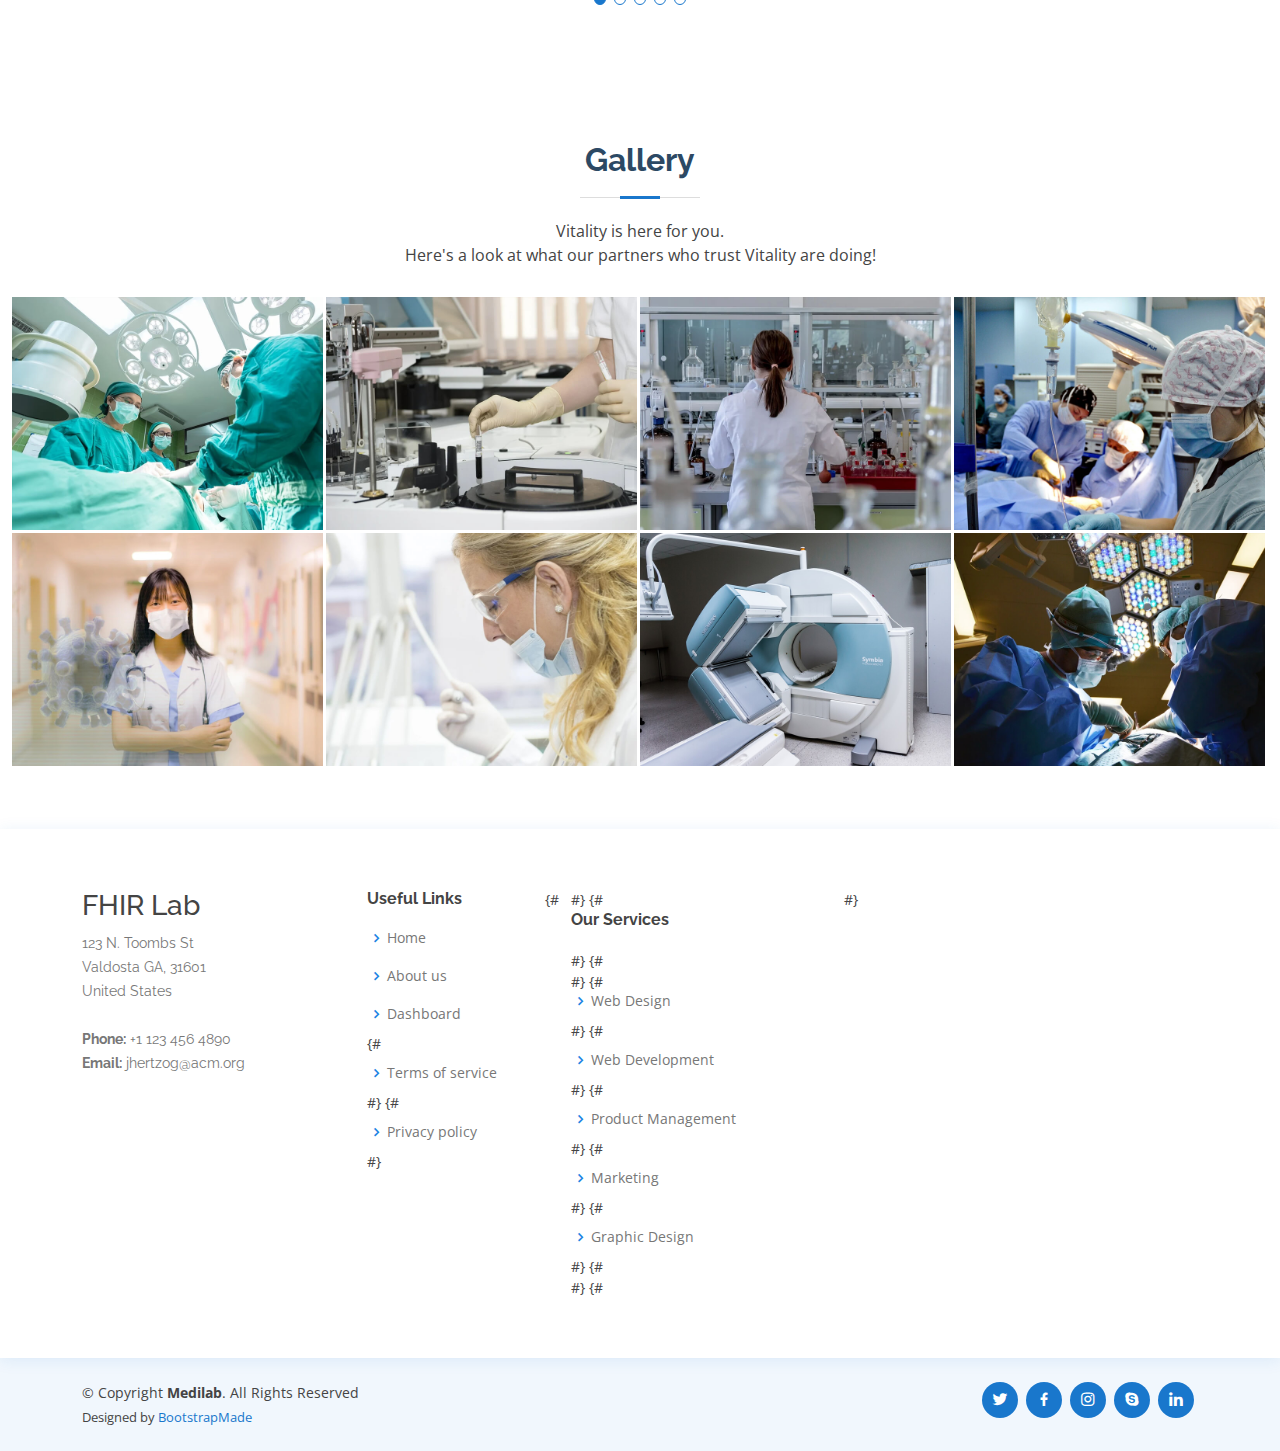
==== commit 39ceb2c4: "Minor change" ====
--- a/templates/index.html
+++ b/templates/index.html
@@ -193,7 +193,7 @@
                     <div class="icon-box">
                         <div class="icon"><i class="bx bx-sync"></i></div>
                         <h4 class="title"><a href="">Seamless Integration</a></h4>
-                        <p class="description">Our platform seamlessly integrates with various health systems to provide
+                        <p class="description">Thanks to FHIR, our platform seamlessly integrates with various health systems to provide
                             a unified view of your health data, simplifying your healthcare management.</p>
                     </div>
 
